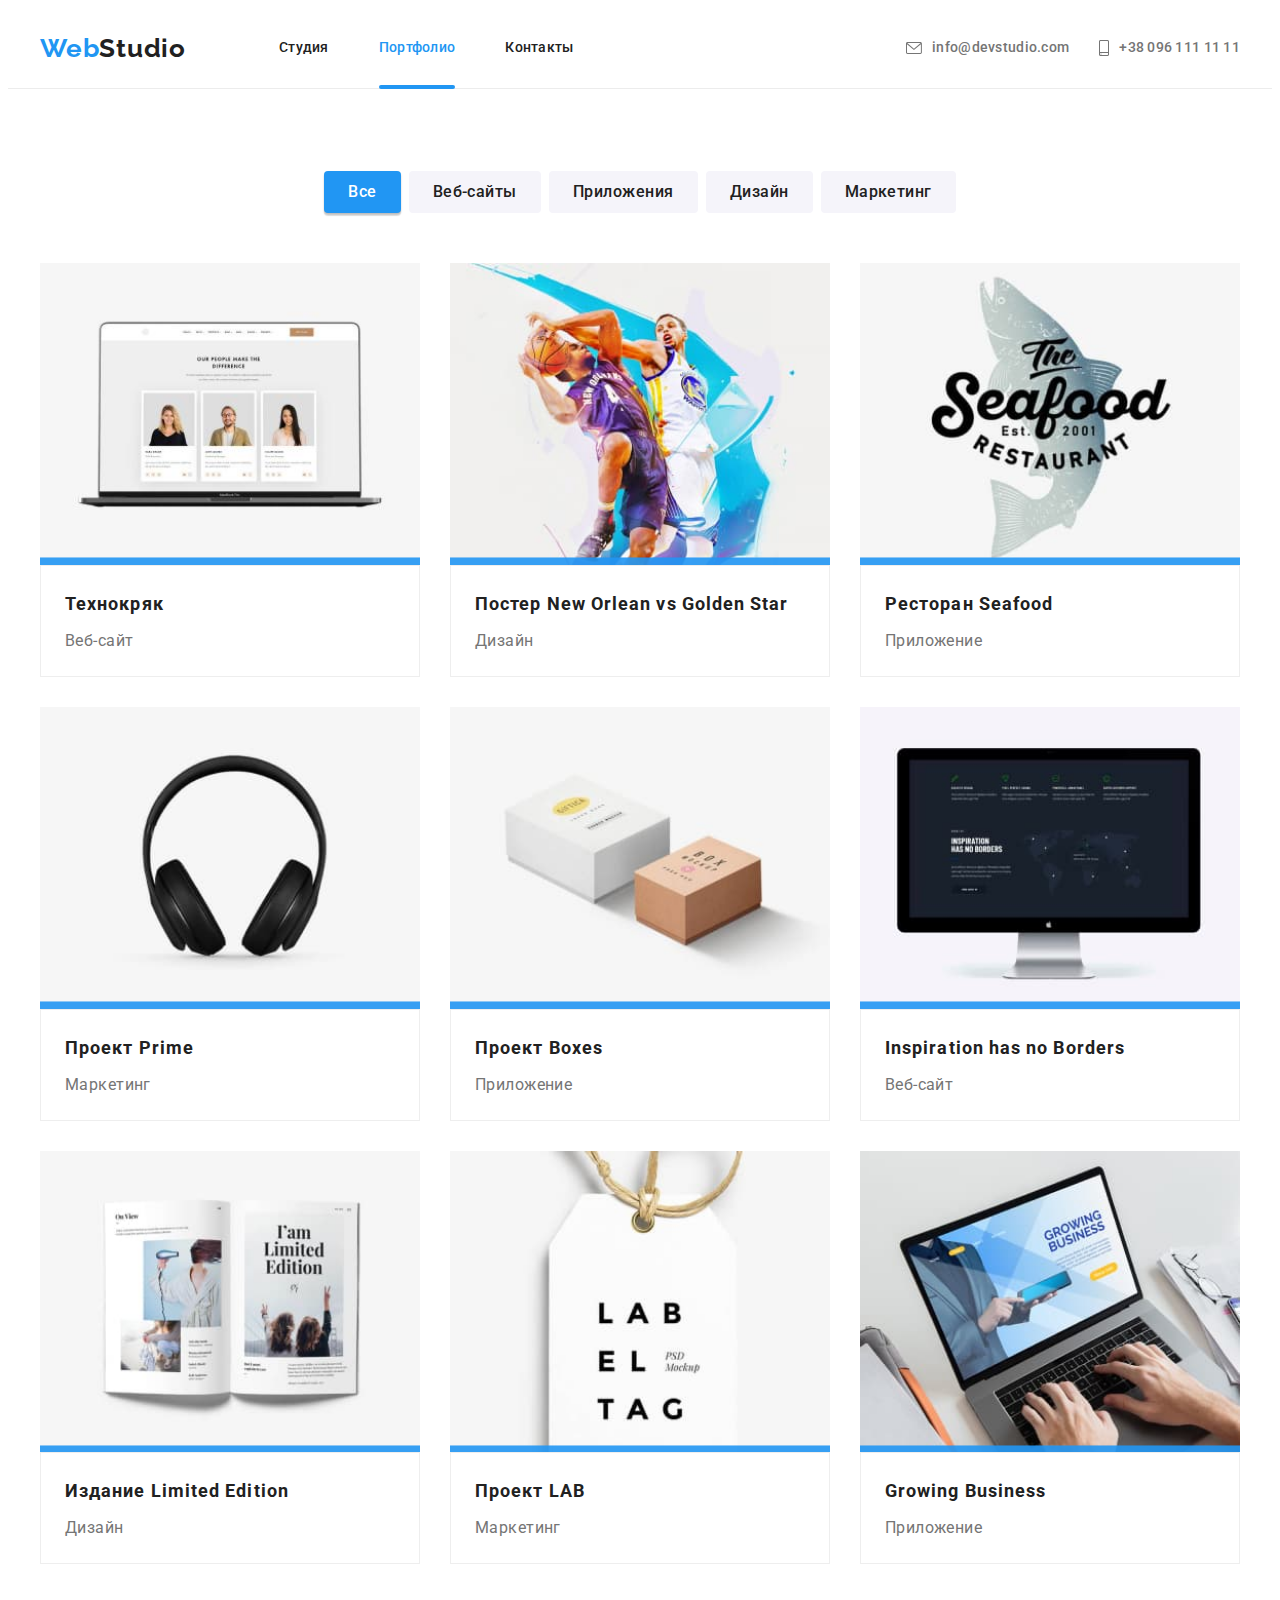
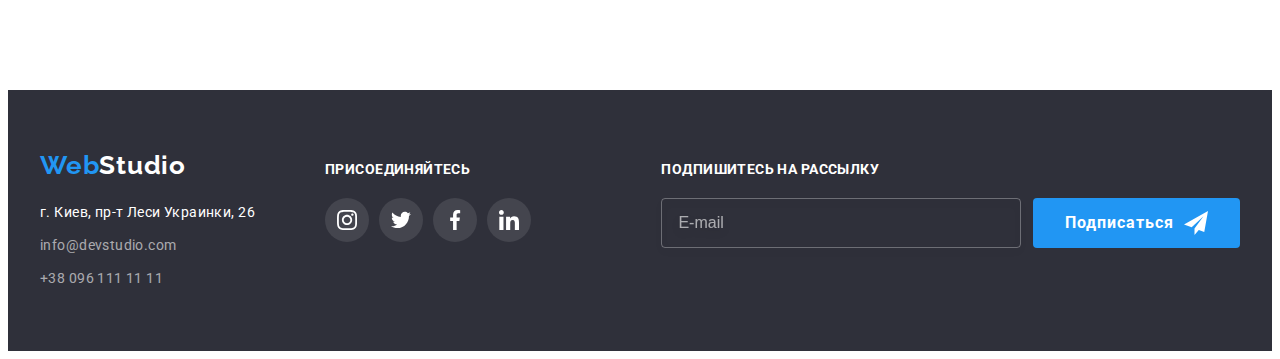
==== portfolio.html @ 30c3a42d "start hw7" ====
<!DOCTYPE html>
<html lang="ru">
  <head>
    <meta charset="UTF-8" />
    <meta http-equiv="X-UA-Compatible" content="IE=edge" />
    <meta name="viewport" content="width=device-width, initial-scale=1.0" />
    <title>Портфолио</title>
    <link
      rel="stylesheet"
      href="https://cdnjs.cloudflare.com/ajax/libs/modern-normalize/1.1.0/modern-normalize.min.css"
      integrity="sha512-wpPYUAdjBVSE4KJnH1VR1HeZfpl1ub8YT/NKx4PuQ5NmX2tKuGu6U/JRp5y+Y8XG2tV+wKQpNHVUX03MfMFn9Q=="
      crossorigin="anonymous"
      referrerpolicy="no-referrer"
    />
    <link rel="preconnect" href="https://fonts.googleapis.com" />
    <link rel="preconnect" href="https://fonts.gstatic.com" crossorigin />
    <link
      href="https://fonts.googleapis.com/css2?family=Raleway:wght@700&family=Roboto:wght@400;500;700;900&display=swap"
      rel="stylesheet"
    />
    <link rel="stylesheet" href="./css/reset.css" />
    <link rel="stylesheet" href="./css/styles.css" />
  </head>

  <body>
    <!-- Header -->
    <header class="header">
      <div class="container header-container">
        <nav class="header-nav">
          <a class="link logo" href="./index.html" lang="en"
            >Web<span class="header-text-color">Studio</span></a
          >

          <ul class="list header-list">
            <li class="header-item">
              <a class="link header-link" href="./index.html">Студия</a>
            </li>
            <li class="header-item">
              <a class="link header-link current" href="./portfolio.html"
                >Портфолио</a
              >
            </li>
            <li class="header-item">
              <a class="link header-link" href="">Контакты</a>
            </li>
          </ul>
        </nav>
        <ul class="list header-contacts">
          <li class="header-item">
            <a class="link header-link" href="mailto:info@devstudio.com">
              <svg class="header-item-icon" width="16" height="12">
                <use href="./images/icons.svg#icon-mail"></use>
              </svg>
              info@devstudio.com
            </a>
          </li>
          <li class="header-item">
            <a class="link header-link" href="tel:+380961111111">
              <svg class="header-item-icon" width="10" height="16">
                <use href="./images/icons.svg#icon-smartphone"></use>
              </svg>
              +38 096 111 11 11
            </a>
          </li>
        </ul>
      </div>
    </header>

    <!-- Main -->

    <main>
      <section class="projects">
        <div class="container">
          <h1 class="visually-hidden projects-title">Наши проекты</h1>
          <ul class="list projects-btn-list">
            <li class="projects-list-item">
              <button type="button" class="projects-btn active">Все</button>
            </li>
            <li class="projects-list-item">
              <button type="button" class="projects-btn">Веб-сайты</button>
            </li>
            <li class="projects-list-item">
              <button type="button" class="projects-btn">Приложения</button>
            </li>
            <li class="projects-list-item">
              <button type="button" class="projects-btn">Дизайн</button>
            </li>
            <li class="projects-list-item">
              <button type="button" class="projects-btn">Маркетинг</button>
            </li>
          </ul>
          <ul class="list projects-link-list card-set">
            <li class="projects-link-item item">
              <a
                class="link"
                href="/"
                target="_blank"
                rel="noopener noreferrer nofollow"
              >
                <div class="projects-item-wrap">
                  <img
                    src="./images/port-img1.jpg"
                    alt="ноутбук с открытой интернет страницей"
                    width="370"
                    height="294"
                  />
                  <p class="projects-item-text">
                    Технокряк это современная площадка распространения
                    коронавируса. Компании используют эту платформу для
                    цифрового шпионажа и атак на защищённые сервера конкурентов.
                  </p>
                </div>
                <div class="projects-card-footer">
                  <h2 class="title projects-list-title">Технокряк</h2>
                  <p class="projects-list-text">Веб-сайт</p>
                </div>
              </a>
            </li>
            <li class="projects-link-item item">
              <a
                class="link"
                href="/"
                target="_blank"
                rel="noopener noreferrer nofollow"
              >
                <div class="projects-item-wrap">
                  <img
                    src="./images/port-img2.jpg"
                    alt="двое мужчин играют в баскетболл"
                    width="370"
                    height="294"
                  />
                  <p class="projects-item-text">
                    Технокряк это современная площадка распространения
                    коронавируса. Компании используют эту платформу для
                    цифрового шпионажа и атак на защищённые сервера конкурентов.
                  </p>
                </div>

                <div class="projects-card-footer">
                  <h2 class="title projects-list-title">
                    Постер <span lang="en">New Orlean vs Golden Star</span>
                  </h2>
                  <p class="projects-list-text">Дизайн</p>
                </div>
              </a>
            </li>
            <li class="projects-link-item item">
              <a
                class="link"
                href="/"
                target="_blank"
                rel="noopener noreferrer nofollow"
              >
                <div class="projects-item-wrap">
                  <img
                    src="./images/port-img3.jpg"
                    alt="логотип рыбного ресторана"
                    width="370"
                    height="294"
                  />
                  <p class="projects-item-text">
                    Технокряк это современная площадка распространения
                    коронавируса. Компании используют эту платформу для
                    цифрового шпионажа и атак на защищённые сервера конкурентов.
                  </p>
                </div>

                <div class="projects-card-footer">
                  <h2 class="title projects-list-title">
                    Ресторан <span lang="en">Seafood</span>
                  </h2>
                  <p class="projects-list-text">Приложение</p>
                </div>
              </a>
            </li>
            <li class="projects-link-item item">
              <a
                class="link"
                href="/"
                target="_blank"
                rel="noopener noreferrer nofollow"
              >
                <div class="projects-item-wrap">
                  <img
                    src="./images/port-img4.jpg"
                    alt="музыкальные наушники"
                    width="370"
                    height="294"
                  />
                  <p class="projects-item-text">
                    Технокряк это современная площадка распространения
                    коронавируса. Компании используют эту платформу для
                    цифрового шпионажа и атак на защищённые сервера конкурентов.
                  </p>
                </div>

                <div class="projects-card-footer">
                  <h2 class="title projects-list-title">
                    Проект <span lang="en">Prime</span>
                  </h2>
                  <p class="projects-list-text">Маркетинг</p>
                </div>
              </a>
            </li>
            <li class="projects-link-item item">
              <a
                class="link"
                href="/"
                target="_blank"
                rel="noopener noreferrer nofollow"
              >
                <div class="projects-item-wrap">
                  <img
                    src="./images/port-img5.jpg"
                    alt="две коробки, белая и коричневая"
                    width="370"
                    height="294"
                  />
                  <p class="projects-item-text">
                    Технокряк это современная площадка распространения
                    коронавируса. Компании используют эту платформу для
                    цифрового шпионажа и атак на защищённые сервера конкурентов.
                  </p>
                </div>

                <div class="projects-card-footer">
                  <h2 class="title projects-list-title">
                    Проект <span lang="en">Boxes</span>
                  </h2>
                  <p class="projects-list-text">Приложение</p>
                </div>
              </a>
            </li>
            <li class="projects-link-item item">
              <a
                class="link"
                href="/"
                target="_blank"
                rel="noopener noreferrer nofollow"
              >
                <div class="projects-item-wrap">
                  <img
                    src="./images/port-img6.jpg"
                    alt="монтор с чёрной рамкой и серебристой подставкой"
                    width="370"
                    height="294"
                  />
                  <p class="projects-item-text">
                    Технокряк это современная площадка распространения
                    коронавируса. Компании используют эту платформу для
                    цифрового шпионажа и атак на защищённые сервера конкурентов.
                  </p>
                </div>

                <div class="projects-card-footer">
                  <h2 class="title projects-list-title" lang="en">
                    Inspiration has no Borders
                  </h2>
                  <p class="projects-list-text">Веб-сайт</p>
                </div>
              </a>
            </li>
            <li class="projects-link-item item">
              <a
                class="link"
                href="/"
                target="_blank"
                rel="noopener noreferrer nofollow"
              >
                <div class="projects-item-wrap">
                  <img
                    src="./images/port-img7.jpg"
                    alt="книга с илюстрациями"
                    width="370"
                    height="294"
                  />
                  <p class="projects-item-text">
                    Технокряк это современная площадка распространения
                    коронавируса. Компании используют эту платформу для
                    цифрового шпионажа и атак на защищённые сервера конкурентов.
                  </p>
                </div>

                <div class="projects-card-footer">
                  <h2 class="title projects-list-title">
                    Издание <span lang="en">Limited Edition</span>
                  </h2>
                  <p class="projects-list-text">Дизайн</p>
                </div>
              </a>
            </li>
            <li class="projects-link-item item">
              <a
                class="link"
                href="/"
                target="_blank"
                rel="noopener noreferrer nofollow"
              >
                <div class="projects-item-wrap">
                  <img
                    src="./images/port-img8.jpg"
                    alt="бирка с надписью"
                    width="370"
                    height="294"
                  />
                  <p class="projects-item-text">
                    Технокряк это современная площадка распространения
                    коронавируса. Компании используют эту платформу для
                    цифрового шпионажа и атак на защищённые сервера конкурентов.
                  </p>
                </div>

                <div class="projects-card-footer">
                  <h2 class="title projects-list-title">
                    Проект <span lang="en">LAB</span>
                  </h2>
                  <p class="projects-list-text">Маркетинг</p>
                </div>
              </a>
            </li>
            <li class="projects-link-item item">
              <a
                class="link"
                href="/"
                target="_blank"
                rel="noopener noreferrer nofollow"
              >
                <div class="projects-item-wrap">
                  <img
                    src="./images/port-img9.jpg"
                    alt="человек работает с ноутбуком"
                    width="370"
                    height="294"
                  />
                  <p class="projects-item-text">
                    Технокряк это современная площадка распространения
                    коронавируса. Компании используют эту платформу для
                    цифрового шпионажа и атак на защищённые сервера конкурентов.
                  </p>
                </div>

                <div class="projects-card-footer">
                  <h2 class="title projects-list-title" lang="en">
                    Growing Business
                  </h2>
                  <p class="projects-list-text">Приложение</p>
                </div>
              </a>
            </li>
          </ul>
        </div>
      </section>
    </main>

    <!-- Footer -->
    <footer class="footer">
      <div class="container footer-box">
        <div class="footer-box-item">
          <a class="link logo" href="./index.html" lang="en"
            >Web<span class="footer-text-color">Studio</span></a
          >
          <address>
            <ul class="list footer-list">
              <li class="footer-item">
                <a
                  class="link footer-link"
                  href="https://goo.gl/maps/KEkJxdMfcDKJunuC6"
                  target="_blank"
                  rel="noopener noreferrer nofollow"
                  >г. Киев, пр-т Леси Украинки, 26</a
                >
              </li>
              <li class="footer-item">
                <a class="link footer-link" href="mailto:info@devstudio.com"
                  >info@devstudio.com</a
                >
              </li>
              <li class="footer-item">
                <a class="link footer-link" href="tel:+380961111111"
                  >+38 096 111 11 11</a
                >
              </li>
            </ul>
          </address>
        </div>
        <div class="footer-box-item">
          <p class="footer-link-title">присоединяйтесь</p>
          <ul class="list social-list">
            <li class="social-item">
              <a
                href=""
                class="social-link"
                target="_blank"
                rel="noopener noreferrer nofollow"
              >
                <svg class="social-icon" width="20" height="20">
                  <use href="./images/icons.svg#icon-instagram"></use>
                </svg>
              </a>
            </li>
            <li class="social-item">
              <a
                href=""
                class="social-link"
                target="_blank"
                rel="noopener noreferrer nofollow"
              >
                <svg class="social-icon" width="20" height="20">
                  <use href="./images/icons.svg#icon-twitter"></use>
                </svg>
              </a>
            </li>
            <li class="social-item">
              <a
                href=""
                class="social-link"
                target="_blank"
                rel="noopener noreferrer nofollow"
              >
                <svg class="social-icon" width="20" height="20">
                  <use href="./images/icons.svg#icon-facebook"></use>
                </svg>
              </a>
            </li>
            <li class="social-item">
              <a
                href=""
                class="social-link"
                target="_blank"
                rel="noopener noreferrer nofollow"
              >
                <svg class="social-icon" width="20" height="20">
                  <use href="./images/icons.svg#icon-linkedin"></use>
                </svg>
              </a>
            </li>
          </ul>
        </div>
        <div class="footer-box-item">
          <form action="#">
            <label for="subscribe-email" class="subscribe-text"
              >Подпишитесь на рассылку</label
            >
            <div class="subscribe-wrap">
              <input
                type="email"
                name="subscribe-email"
                class="subscribe-input"
                id="subscribe-email"
                placeholder="E-mail"
                required
              />

              <button type="submit" class="button subscribe-btn">
                Подписаться
                <svg class="subscribe-btn-icon" width="24" height="24">
                  <use href="./images/icons.svg#icon-send"></use>
                </svg>
              </button>
            </div>
          </form>
        </div>
      </div>
    </footer>
  </body>
</html>
---- css/styles.css ----
:root {
  --main-text-color: #757575;
  --second-text-color: #212121;
  --accent-color: #2196f3;
  --btn-text-color: #ffffff;
  --first-background-color: #2f303a;
  --second-background-color: #f5f4fa;
  --wwd-text-background-color: rgba(47, 48, 58, 0.8);
  --btn-hover-color: #188ce8;
  --link-color: rgba(255, 255, 255, 0.6);
  --border-card-color: #eeeeee;
  --header-border-color: #ececec;
  --hero-gradient-color: rgba(47, 48, 58, 0.4);
  --icon-fill-color: #afb1b8;
  --footer-social-bg-color: rgba(255, 255, 255, 0.1);
  --duration-cubic: 250ms cubic-bezier(0.4, 0, 0.2, 1);
  --portfolio-cart-bg-color: rgba(33, 150, 243, 0.9);
  --backdrop-background-color: rgba(0, 0, 0, 0.2);
  --input-border-color: rgba(33, 33, 33, 0.2);
  --form-text-color: rgba(117, 117, 117, 0.5);
}

body {
  font-family: "Roboto", sans-serif;
  color: var(--main-text-color);
  font-size: 14px;
  line-height: 1.71;
  letter-spacing: 0.03em;
}

address {
  font-style: normal;
}

.title {
  color: var(--second-text-color);
}

.list {
  list-style: none;
}

.link {
  text-decoration: none;
  color: inherit;
}

.visually-hidden {
  position: absolute;
  width: 1px;
  height: 1px;
  margin: -1px;
  padding: 0;
  overflow: hidden;
  border: 0;
  clip: rect(0 0 0 0);
}

.container {
  width: 1200px;
  padding: 0 15px;
  margin: 0 auto;
}

.section {
  padding-top: 94px;
  padding-bottom: 94px;
}

.button {
  font-family: inherit;
  background: var(--accent-color);
  border-radius: 4px;
  cursor: pointer;
  font-weight: 700;
  font-size: 16px;
  line-height: 1.87;
  text-align: center;
  letter-spacing: 0.06em;
  color: var(--btn-text-color);
  padding: 10px 32px;
  border: none;
  transition: background var(--duration-cubic), box-shadow var(--duration-cubic);
}

.button:focus,
.button:hover {
  background: var(--btn-hover-color);
  box-shadow: 0px 4px 4px rgba(0, 0, 0, 0.15);
}

/* ----- Card-Set ------ */

.card-set {
  display: flex;
  flex-wrap: wrap;
  margin-left: -30px;
  margin-top: -30px;
}

.item {
  margin-left: 30px;
  margin-top: 30px;
}

/* ----- Social-list/item/link/icon -----*/

.social-list {
  display: flex;
  justify-content: center;
}

.social-item:not(:last-child) {
  margin-right: 10px;
}

.social-link {
  width: 44px;
  height: 44px;
  background-color: var(--btn-text-color);
  display: flex;
  justify-content: center;
  align-items: center;
  border-radius: 50%;
  color: var(--icon-fill-color);
  transition: background-color var(--duration-cubic);
}

.social-icon {
  fill: currentColor;
}

/* ----- Header -----*/

.header {
  border-bottom: 1px solid var(--header-border-color);
}

.logo {
  font-family: "Raleway", sans-serif;
  font-weight: 700;
  font-size: 26px;
  line-height: 1.19;
  letter-spacing: 0.03em;
  color: var(--accent-color);
}

.header-container,
.header-list,
.header-contacts,
.header-nav {
  display: flex;
  align-items: center;
  flex-wrap: wrap;
}

.header-nav > .logo {
  margin-right: 93px;
}

.header-item:not(:last-child) {
  margin-right: 50px;
}

.header-contacts {
  margin-left: auto;
}

.header-contacts > .header-item:first-child {
  margin-right: 30px;
}

.header-text-color {
  color: var(--second-text-color);
}

/* --------------------------- */

.header-list {
  color: var(--second-text-color);
}

.header-link {
  font-weight: 500;
  line-height: 1.14;
  display: flex;
  align-items: center;
  letter-spacing: 0.02em;
  padding-top: 32px;
  padding-bottom: 32px;
  transition: color var(--duration-cubic);
}

.header-link:hover,
.header-link:focus,
.current {
  color: var(--accent-color);
}

.current {
  position: relative;
}

.current::after {
  content: "";
  width: 100%;
  height: 4px;
  background-color: var(--accent-color);
  border-radius: 2px;
  position: absolute;
  left: 0;
  bottom: -1px;
}

.header-item-icon {
  margin-right: 10px;
  fill: currentColor;
}

/* ----- Hero ------ */

.hero {
  background-color: var(--first-background-color);
  background-image: linear-gradient(
      var(--hero-gradient-color),
      var(--hero-gradient-color)
    ),
    url(../images/hero-bg.jpg);
  background-repeat: no-repeat;
  background-position: center;
  background-size: cover, auto;

  text-align: center;
  padding-top: 200px;
  padding-bottom: 200px;
}

.hero-title {
  font-weight: 900;
  font-size: 44px;
  line-height: 1.36;
  text-align: center;
  letter-spacing: 0.06em;
  text-transform: uppercase;
  color: var(--btn-text-color);
  margin-bottom: 30px;
  max-width: 696px;
  margin-left: auto;
  margin-right: auto;
}

/* ----- Features ----- */

.features {
  padding-bottom: 0;
}

.features-item-image {
  display: flex;
  justify-content: center;
  align-items: center;
  height: 120px;
  background-color: var(--second-background-color);
  border-radius: 4px;
  margin-bottom: 30px;
}

.features-item {
  flex-basis: calc(100% / 4 - 30px);
}

.features-item-title {
  font-weight: 700;
  line-height: 1.14;
  text-transform: uppercase;
  margin-bottom: 10px;
}

/* ----- What we do ----- */

.section-title {
  font-weight: 700;
  font-size: 36px;
  line-height: 1.17;
  text-align: center;
  margin-bottom: 50px;
}

.wwd-item {
  position: relative;

  flex-basis: calc(100% / 3 - 30px);
}

.wwd-item-text {
  position: absolute;
  bottom: 0;
  left: 0;

  width: 100%;

  display: flex;
  justify-content: center;
  align-items: center;
  padding: 27px;

  font-weight: 700;
  line-height: 1.14;
  text-align: center;
  text-transform: uppercase;
  color: var(--btn-text-color);
  background-color: var(--wwd-text-background-color);
}

/* ----- Team ----- */

.team {
  background-color: var(--second-background-color);
}

.team-item {
  background: var(--btn-text-color);
  box-shadow: 0px 1px 3px rgba(0, 0, 0, 0.12), 0px 1px 1px rgba(0, 0, 0, 0.14),
    0px 2px 1px rgba(0, 0, 0, 0.2);
  border-radius: 0px 0px 4px 4px;

  flex-basis: calc(100% / 4 - 30px);
}

.team-item-content {
  padding: 30px 32px;
}

.team-item-name,
.team-item-positions {
  font-size: 16px;
  line-height: 1.19;
  text-align: center;
}

.team-item-name {
  font-weight: 500;
  margin-bottom: 10px;
}

.team-item-positions {
  margin-bottom: 16px;
}

.team .social-link {
  transition: background-color var(--duration-cubic),
    color var(--duration-cubic);
}

.team .social-link:hover,
.team .social-link:focus {
  background-color: var(--accent-color);
  color: var(--btn-text-color);
}

/* ----- Regular Customers ------ */

.customer-list-item {
  flex-basis: calc(100% / 6 - 30px);
}

.customer-link {
  height: 92px;
  display: flex;
  justify-content: center;
  align-items: center;
  border: 1px solid var(--icon-fill-color);
  border-radius: 4px;
  color: var(--icon-fill-color);
  transition: color var(--duration-cubic), border-color var(--duration-cubic);
}

.customer-link:hover,
.customer-link:focus {
  color: var(--accent-color);
  border-color: var(--accent-color);
}

.customer-logo {
  fill: currentColor;
}

/* ----- Footer ----- */

.footer {
  background-color: var(--first-background-color);
  padding-top: 60px;
  padding-bottom: 60px;
}

.footer-text-color {
  color: var(--btn-text-color);
}

.footer-box {
  display: flex;
  align-items: baseline;
}

.footer-box-item:not(:last-child) {
  margin-right: 70px;
}

.footer-box-item:last-child {
  margin-left: auto;
}

.footer .logo {
  display: inline-block;
  margin-bottom: 20px;
}

.footer-item:not(:last-child) {
  margin-bottom: 9px;
}

.footer-link[target="_blank"] {
  color: var(--btn-text-color);
}

.footer-link {
  color: var(--link-color);
  transition: color var(--duration-cubic);
}

.footer-link:hover,
.footer-link:focus {
  color: var(--accent-color);
}

.subscribe-text,
.footer-link-title {
  display: inline-block;
  font-weight: 700;
  line-height: 1.14;
  text-transform: uppercase;
  margin-bottom: 20px;

  color: var(--btn-text-color);
}

.footer .social-link {
  background-color: var(--footer-social-bg-color);
}

.footer .social-link:hover,
.footer .social-link:focus {
  background-color: var(--accent-color);
}

.footer .social-icon {
  fill: var(--btn-text-color);
}

.subscribe-input {
  width: 360px;
  height: 50px;
  border: 1px solid rgba(255, 255, 255, 0.3);
  box-sizing: border-box;
  filter: drop-shadow(0px 4px 4px rgba(0, 0, 0, 0.15));
  border-radius: 4px;
  color: var(--btn-text-color);
  background-color: transparent;
  outline: none;
  padding: 15px 16px;
  transition: border-color var(--duration-cubic);
  margin-right: 12px;
}

.subscribe-input:hover,
.subscribe-input:focus {
  border-color: var(--accent-color);
}

.subscribe-input::placeholder {
  font-size: 16px;
  line-height: 1.25;
  color: var(--link-color);
}
.subscribe-wrap {
  display: flex;
}

.subscribe-btn {
  display: flex;
  align-items: center;
}

.subscribe-btn-icon {
  fill: var(--btn-text-color);
  margin-left: 10px;
}

/* ----- Portfolio ----- */

.projects {
  padding-top: 82px;
  padding-bottom: 126px;
}

.projects-btn-list {
  display: flex;
  justify-content: center;
}

.projects-btn-list {
  margin-bottom: 50px;
}

.projects-list-item:not(:last-child) {
  margin-right: 8px;
}

.projects-btn {
  font-family: inherit;
  font-weight: 500;
  font-size: 16px;
  line-height: 1.62;
  text-align: center;
  letter-spacing: 0.03em;
  color: var(--second-text-color);
  background: var(--second-background-color);
  border-radius: 4px;
  cursor: pointer;
  border-color: transparent;
  padding: 6px 22px;

  transition: color var(--duration-cubic), background var(--duration-cubic),
    box-shadow var(--duration-cubic);
}

.projects-btn:focus,
.projects-btn:hover,
.active {
  color: var(--btn-text-color);
  background: var(--accent-color);
  box-shadow: 0px 3px 1px rgba(0, 0, 0, 0.1), 0px 1px 2px rgba(0, 0, 0, 0.08),
    0px 2px 2px rgba(0, 0, 0, 0.12);
}

.projects-link-item {
  flex-basis: calc(100% / 3 - 30px);
}

.projects-link-list .link {
  display: flex;
  flex-direction: column;
  transition: box-shadow var(--duration-cubic);
}

.projects-link-list .link:hover,
.projects-link-list .link:focus {
  box-shadow: 0px 1px 1px rgba(0, 0, 0, 0.12), 0px 4px 4px rgba(0, 0, 0, 0.06),
    1px 4px 6px rgba(0, 0, 0, 0.16);
}

.projects-link-item .link:hover .projects-item-text,
.projects-link-item .link:focus .projects-item-text {
  transform: translateY(0);
}

.projects-item-wrap {
  position: relative;
  overflow: hidden;
}

.projects-item-text {
  position: absolute;
  top: 0;
  left: 0;

  font-size: 18px;
  line-height: 1.56;

  color: var(--btn-text-color);
  background-color: var(--portfolio-cart-bg-color);

  padding: 63px 24px;

  transform: translateY(100%);
  transition: transform var(--duration-cubic);
}

.projects-list-title {
  font-weight: 700;
  font-size: 18px;
  line-height: 2;
  letter-spacing: 0.06em;
  margin-bottom: 4px;
}

.projects-list-text {
  font-size: 16px;
  line-height: 1.87;
}

.projects-card-footer {
  background: var(--btn-text-color);
  border: 1px solid var(--border-card-color);
  padding: 20px 24px;
}

/* ----- Modal ------ */
.backdrop.is-hidden {
  visibility: hidden;
  opacity: 0;
  pointer-events: none;
}

.backdrop {
  position: fixed;
  top: 0;

  width: 100vw;
  height: 100vh;
  background-color: var(--backdrop-background-color);
  transition: opacity var(--duration-cubic), visibility var(--duration-cubic);
}

.backdrop.is-hidden .modal {
  transform: translate(-50%, -50%) scale(0.5);
}

.modal {
  width: 528px;
  min-height: 581px;
  background: var(--btn-text-color);
  box-shadow: 0px 1px 3px rgba(0, 0, 0, 0.12), 0px 1px 1px rgba(0, 0, 0, 0.14),
    0px 2px 1px rgba(0, 0, 0, 0.2);
  border-radius: 4px;
  padding: 40px;

  position: absolute;
  top: 50%;
  left: 50%;
  transform: translate(-50%, -50%) scale(1);
  transition: transform var(--duration-cubic);
}

.modal-close {
  width: 30px;
  height: 30px;

  background-color: var(--btn-text-color);
  border: 1px solid rgba(0, 0, 0, 0.1);
  border-radius: 50%;

  display: flex;
  justify-content: center;
  align-items: center;
  position: absolute;
  top: 8px;
  right: 8px;
  transition: fill var(--duration-cubic);
}

.modal-close:hover,
.modal-close:focus {
  fill: var(--accent-color);
}

.modal-title {
  font-weight: 700;
  font-size: 20px;
  line-height: 1.15;
  text-align: center;
  color: var(--second-text-color);
  margin-bottom: 12px;
}

.form-field {
  margin-bottom: 10px;
}

.form-comment {
  margin-bottom: 20px;
}

.input-wpap {
  position: relative;
}

.input-icon {
  position: absolute;
  left: 12px;
  top: 50%;
  transform: translateY(-50%);
  transition: fill var(--duration-cubic);
}

.form-text,
.input-text {
  display: block;
  font-size: 12px;
  line-height: 1.17;
  letter-spacing: 0.01em;
  margin-bottom: 4px;
}

.form-text,
.form-input {
  width: 100%;
  height: 40px;
  border: 1px solid var(--input-border-color);
  box-sizing: border-box;
  border-radius: 4px;
  padding-left: 40px;
  outline: none;
  transition: border var(--duration-cubic);
}

.form-text:hover,
.form-input:hover,
.form-text:focus,
.form-input:focus {
  border: 1px solid var(--accent-color);
}

.form-input:hover + .input-icon,
.form-input:focus + .input-icon {
  fill: var(--accent-color);
}

.form-text {
  width: 100%;
  height: 120px;
  resize: none;
  padding: 12px 16px;
  transition: border-color var(--duration-cubic);
}

.form-text::placeholder {
  font-size: 12px;
  line-height: 1.17;
  letter-spacing: 0.01em;
  color: var(--form-text-color);
}

.terms-link {
  display: inline-block;
  text-decoration: underline;
  color: var(--accent-color);
}

.form-terms {
  margin-bottom: 30px;
}

.checkbox-terms {
  display: flex;
  justify-content: center;
  align-items: center;
}

.checkbox-item {
  width: 16px;
  height: 15px;
  border: 2px solid var(--second-text-color);
  border-radius: 2px;
  margin-right: 8px;
  cursor: pointer;
  display: flex;
  justify-content: center;
  align-items: center;
}

.terms-check + .checkbox-terms .checkbox-item {
  transition: background-color var(--duration-cubic),
    box-shadow var(--duration-cubic), border-color var(--duration-cubic);
}

.terms-check:hover + .checkbox-terms .checkbox-item,
.terms-check:focus + .checkbox-terms .checkbox-item {
  border: 2px solid var(--accent-color);
}

.terms-check:checked + .checkbox-terms .checkbox-item {
  border: none;
  background-color: var(--accent-color);
  box-shadow: 0px 4px 4px rgba(0, 0, 0, 0.25);
}

.checkbox-icon {
  transition: fill var(--duration-cubic);
}

.terms-check:checked + .checkbox-terms .checkbox-icon {
  fill: var(--btn-text-color);
}

.checkbox-icon {
  fill: transparent;
}

.modal-submit-btn {
  display: block;
  margin-left: auto;
  margin-right: auto;
}
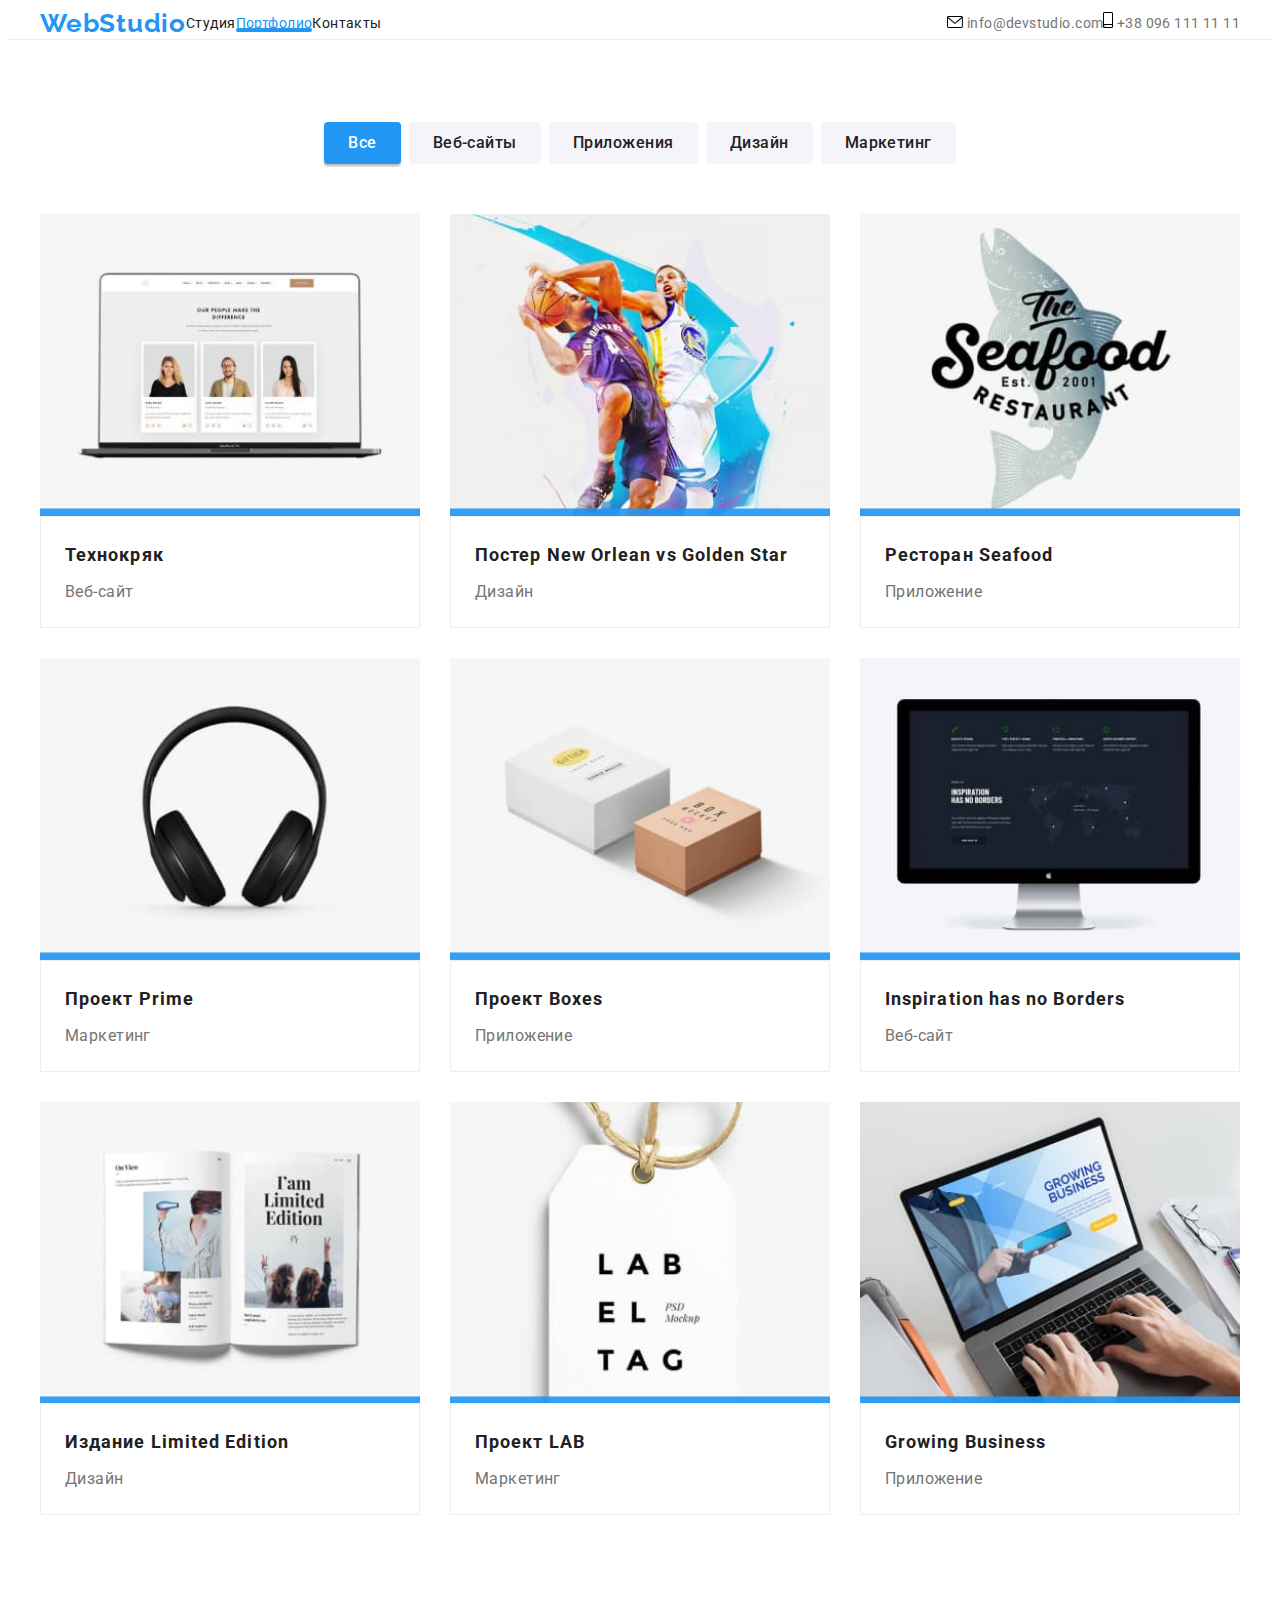
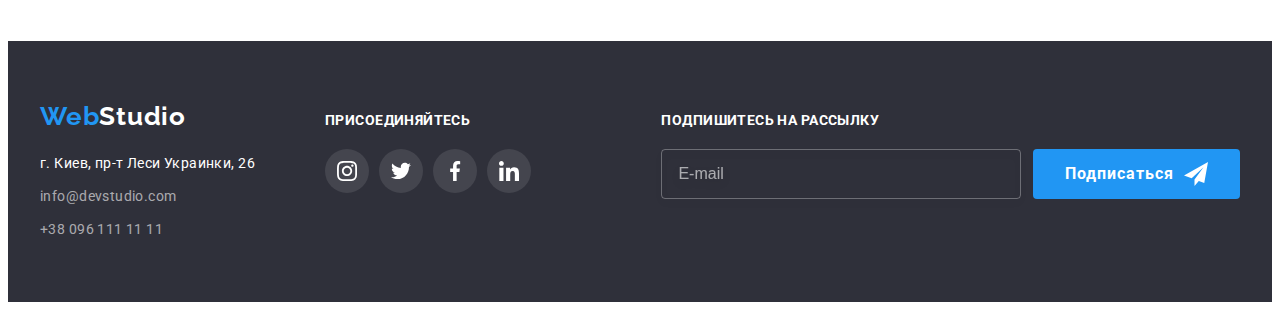
==== commit bcd6a341: "add header" ====
--- a/portfolio.html
+++ b/portfolio.html
@@ -18,8 +18,7 @@
       href="https://fonts.googleapis.com/css2?family=Raleway:wght@700&family=Roboto:wght@400;500;700;900&display=swap"
       rel="stylesheet"
     />
-    <link rel="stylesheet" href="./css/reset.css" />
-    <link rel="stylesheet" href="./css/styles.css" />
+    <link rel="stylesheet" href="./css/main.min.css" />
   </head>
 
   <body>
--- a/css/main.min.css
+++ b/css/main.min.css
@@ -0,0 +1,2 @@
+.card-set{display:flex;flex-wrap:wrap;margin-left:-30px;margin-top:-30px}.item{margin-left:30px;margin-top:30px}.backdrop.is-hidden{visibility:hidden;opacity:0;pointer-events:none}.backdrop{position:fixed;top:0;width:100vw;height:100vh;background-color:var(--backdrop-background-color);transition:opacity var(--duration-cubic),visibility var(--duration-cubic)}.backdrop.is-hidden .modal{transform:translate(-50%, -50%) scale(0.5)}.modal{width:528px;min-height:581px;background:var(--btn-text-color);box-shadow:0px 1px 3px rgba(0,0,0,0.12),0px 1px 1px rgba(0,0,0,0.14),0px 2px 1px rgba(0,0,0,0.2);border-radius:4px;padding:40px;position:absolute;top:50%;left:50%;transform:translate(-50%, -50%) scale(1);transition:transform var(--duration-cubic)}.modal-close{width:30px;height:30px;background-color:var(--btn-text-color);border:1px solid rgba(0,0,0,0.1);border-radius:50%;display:flex;justify-content:center;align-items:center;position:absolute;top:8px;right:8px;transition:fill var(--duration-cubic)}.modal-close:hover,.modal-close:focus{fill:var(--accent-color)}.modal-title{font-weight:700;font-size:20px;line-height:1.15;text-align:center;color:var(--second-text-color);margin-bottom:12px}.form-field{margin-bottom:10px}.form-comment{margin-bottom:20px}.input-wpap{position:relative}.input-icon{position:absolute;left:12px;top:50%;transform:translateY(-50%);transition:fill var(--duration-cubic)}.form-text,.input-text{display:block;font-size:12px;line-height:1.17;letter-spacing:0.01em;margin-bottom:4px}.form-text,.form-input{width:100%;height:40px;border:1px solid var(--input-border-color);box-sizing:border-box;border-radius:4px;padding-left:40px;outline:none;transition:border var(--duration-cubic)}.form-text:hover,.form-input:hover,.form-text:focus,.form-input:focus{border:1px solid var(--accent-color)}.form-input:hover+.input-icon,.form-input:focus+.input-icon{fill:var(--accent-color)}.form-text{width:100%;height:120px;resize:none;padding:12px 16px;transition:border-color var(--duration-cubic)}.form-text::placeholder{font-size:12px;line-height:1.17;letter-spacing:0.01em;color:var(--form-text-color)}.terms-link{display:inline-block;text-decoration:underline;color:var(--accent-color)}.form-terms{margin-bottom:30px}.checkbox-terms{display:flex;justify-content:center;align-items:center}.checkbox-item{width:16px;height:15px;border:2px solid var(--second-text-color);border-radius:2px;margin-right:8px;cursor:pointer;display:flex;justify-content:center;align-items:center}.terms-check+.checkbox-terms .checkbox-item{transition:background-color var(--duration-cubic),box-shadow var(--duration-cubic),border-color var(--duration-cubic)}.terms-check:hover+.checkbox-terms .checkbox-item,.terms-check:focus+.checkbox-terms .checkbox-item{border:2px solid var(--accent-color)}.terms-check:checked+.checkbox-terms .checkbox-item{border:none;background-color:var(--accent-color);box-shadow:0px 4px 4px rgba(0,0,0,0.25)}.checkbox-icon{transition:fill var(--duration-cubic)}.terms-check:checked+.checkbox-terms .checkbox-icon{fill:var(--btn-text-color)}.checkbox-icon{fill:transparent}.modal-submit-btn{display:block;margin-left:auto;margin-right:auto}:root{--main-text-color: #757575;--second-text-color: #212121;--accent-color: #2196f3;--btn-text-color: #ffffff;--first-background-color: #2f303a;--second-background-color: #f5f4fa;--wwd-text-background-color: rgba(47, 48, 58, 0.8);--btn-hover-color: #188ce8;--link-color: rgba(255, 255, 255, 0.6);--border-card-color: #eeeeee;--header-border-color: #ececec;--hero-gradient-color: rgba(47, 48, 58, 0.4);--icon-fill-color: #afb1b8;--footer-social-bg-color: rgba(255, 255, 255, 0.1);--duration-cubic: 250ms cubic-bezier(0.4, 0, 0.2, 1);--portfolio-cart-bg-color: rgba(33, 150, 243, 0.9);--backdrop-background-color: rgba(0, 0, 0, 0.2);--input-border-color: rgba(33, 33, 33, 0.2);--form-text-color: rgba(117, 117, 117, 0.5)}.visually-hidden{position:absolute;width:1px;height:1px;margin:-1px;padding:0;overflow:hidden;border:0;clip:rect(0 0 0 0)}p,h1,h2,h3,h4,h5,h6{margin:0}ul,ol{margin:0;padding:0}button{cursor:pointer}img{display:block;width:100%;height:auto}body{font-family:"Roboto", sans-serif;color:var(--main-text-color);font-size:14px;line-height:1.71;letter-spacing:0.03em}address{font-style:normal}.title{color:var(--second-text-color)}.list{list-style:none}.link{text-decoration:none;color:inherit}.container{width:1200px;padding:0 15px;margin:0 auto}.section{padding-top:94px;padding-bottom:94px}.button{font-family:inherit;background:var(--accent-color);border-radius:4px;cursor:pointer;font-weight:700;font-size:16px;line-height:1.87;text-align:center;letter-spacing:0.06em;color:var(--btn-text-color);padding:10px 32px;border:none;transition:background var(--duration-cubic),box-shadow var(--duration-cubic)}.button:focus,.button:hover{background:var(--btn-hover-color);box-shadow:0px 4px 4px rgba(0,0,0,0.15)}.social-list{display:flex;justify-content:center}.social-item:not(:last-child){margin-right:10px}.social-link{width:44px;height:44px;background-color:var(--btn-text-color);display:flex;justify-content:center;align-items:center;border-radius:50%;color:var(--icon-fill-color);transition:background-color var(--duration-cubic)}.social-icon{fill:currentColor}.logo{font-family:"Raleway", sans-serif;font-weight:700;font-size:26px;line-height:1.19;letter-spacing:0.03em;color:var(--accent-color)}.logo__text-dark{color:var(--second-text-color)}.header{border-bottom:1px solid var(--header-border-color)}.header-container,.header-list,.header-contacts,.header-nav{display:flex;align-items:center;flex-wrap:wrap}.header-nav__logo{margin-right:93px}.header-list{color:var(--second-text-color)}.header-list__item:not(:last-child){margin-right:50px}.header-list__link{font-weight:500;line-height:1.14;display:flex;align-items:center;letter-spacing:0.02em;padding-top:32px;padding-bottom:32px;transition:color var(--duration-cubic)}.header-list__link:hover,.header-list__link:focus{color:var(--accent-color)}.header-contacts{color:inherit;margin-left:auto}.header-contacts__icon{margin-right:10px;fill:currentColor}.header-contacts__item:first-child{margin-right:30px}.current{position:relative;color:var(--accent-color)}.current::after{content:"";width:100%;height:4px;background-color:var(--accent-color);border-radius:2px;position:absolute;left:0;bottom:-1px}.hero{background-color:var(--first-background-color);background-image:linear-gradient(var(--hero-gradient-color), var(--hero-gradient-color)),url(../images/hero-bg.jpg);background-repeat:no-repeat;background-position:center;background-size:cover, auto;text-align:center;padding-top:200px;padding-bottom:200px}.hero-title{font-weight:900;font-size:44px;line-height:1.36;text-align:center;letter-spacing:0.06em;text-transform:uppercase;color:var(--btn-text-color);margin-bottom:30px;max-width:696px;margin-left:auto;margin-right:auto}.features{padding-bottom:0}.features-item-image{display:flex;justify-content:center;align-items:center;height:120px;background-color:var(--second-background-color);border-radius:4px;margin-bottom:30px}.features-item{flex-basis:calc(100% / 4 - 30px)}.features-item-title{font-weight:700;line-height:1.14;text-transform:uppercase;margin-bottom:10px}.section-title{font-weight:700;font-size:36px;line-height:1.17;text-align:center;margin-bottom:50px}.wwd-item{position:relative;flex-basis:calc(100% / 3 - 30px)}.wwd-item-text{position:absolute;bottom:0;left:0;width:100%;display:flex;justify-content:center;align-items:center;padding:27px;font-weight:700;line-height:1.14;text-align:center;text-transform:uppercase;color:var(--btn-text-color);background-color:var(--wwd-text-background-color)}.team{background-color:var(--second-background-color)}.team-item{background:var(--btn-text-color);box-shadow:0px 1px 3px rgba(0,0,0,0.12),0px 1px 1px rgba(0,0,0,0.14),0px 2px 1px rgba(0,0,0,0.2);border-radius:0px 0px 4px 4px;flex-basis:calc(100% / 4 - 30px)}.team-item-content{padding:30px 32px}.team-item-name,.team-item-positions{font-size:16px;line-height:1.19;text-align:center}.team-item-name{font-weight:500;margin-bottom:10px}.team-item-positions{margin-bottom:16px}.team .social-link{transition:background-color var(--duration-cubic),color var(--duration-cubic)}.team .social-link:hover,.team .social-link:focus{background-color:var(--accent-color);color:var(--btn-text-color)}.customer-list-item{flex-basis:calc(100% / 6 - 30px)}.customer-link{height:92px;display:flex;justify-content:center;align-items:center;border:1px solid var(--icon-fill-color);border-radius:4px;color:var(--icon-fill-color);transition:color var(--duration-cubic),border-color var(--duration-cubic)}.customer-link:hover,.customer-link:focus{color:var(--accent-color);border-color:var(--accent-color)}.customer-logo{fill:currentColor}.footer{background-color:var(--first-background-color);padding-top:60px;padding-bottom:60px}.footer-text-color{color:var(--btn-text-color)}.footer-box{display:flex;align-items:baseline}.footer-box-item:not(:last-child){margin-right:70px}.footer-box-item:last-child{margin-left:auto}.footer .logo{display:inline-block;margin-bottom:20px}.footer-item:not(:last-child){margin-bottom:9px}.footer-link[target="_blank"]{color:var(--btn-text-color)}.footer-link{color:var(--link-color);transition:color var(--duration-cubic)}.footer-link:hover,.footer-link:focus{color:var(--accent-color)}.subscribe-text,.footer-link-title{display:inline-block;font-weight:700;line-height:1.14;text-transform:uppercase;margin-bottom:20px;color:var(--btn-text-color)}.footer .social-link{background-color:var(--footer-social-bg-color)}.footer .social-link:hover,.footer .social-link:focus{background-color:var(--accent-color)}.footer .social-icon{fill:var(--btn-text-color)}.subscribe-input{width:360px;height:50px;border:1px solid rgba(255,255,255,0.3);box-sizing:border-box;filter:drop-shadow(0px 4px 4px rgba(0,0,0,0.15));border-radius:4px;color:var(--btn-text-color);background-color:transparent;outline:none;padding:15px 16px;transition:border-color var(--duration-cubic);margin-right:12px}.subscribe-input:hover,.subscribe-input:focus{border-color:var(--accent-color)}.subscribe-input::placeholder{font-size:16px;line-height:1.25;color:var(--link-color)}.subscribe-wrap{display:flex}.subscribe-btn{display:flex;align-items:center}.subscribe-btn-icon{fill:var(--btn-text-color);margin-left:10px}.projects{padding-top:82px;padding-bottom:126px}.projects-btn-list{display:flex;justify-content:center}.projects-btn-list{margin-bottom:50px}.projects-list-item:not(:last-child){margin-right:8px}.projects-btn{font-family:inherit;font-weight:500;font-size:16px;line-height:1.62;text-align:center;letter-spacing:0.03em;color:var(--second-text-color);background:var(--second-background-color);border-radius:4px;cursor:pointer;border-color:transparent;padding:6px 22px;transition:color var(--duration-cubic),background var(--duration-cubic),box-shadow var(--duration-cubic)}.projects-btn:focus,.projects-btn:hover,.active{color:var(--btn-text-color);background:var(--accent-color);box-shadow:0px 3px 1px rgba(0,0,0,0.1),0px 1px 2px rgba(0,0,0,0.08),0px 2px 2px rgba(0,0,0,0.12)}.projects-link-item{flex-basis:calc(100% / 3 - 30px)}.projects-link-list .link{display:flex;flex-direction:column;transition:box-shadow var(--duration-cubic)}.projects-link-list .link:hover,.projects-link-list .link:focus{box-shadow:0px 1px 1px rgba(0,0,0,0.12),0px 4px 4px rgba(0,0,0,0.06),1px 4px 6px rgba(0,0,0,0.16)}.projects-link-item .link:hover .projects-item-text,.projects-link-item .link:focus .projects-item-text{transform:translateY(0)}.projects-item-wrap{position:relative;overflow:hidden}.projects-item-text{position:absolute;top:0;left:0;font-size:18px;line-height:1.56;color:var(--btn-text-color);background-color:var(--portfolio-cart-bg-color);padding:63px 24px;transform:translateY(100%);transition:transform var(--duration-cubic)}.projects-list-title{font-weight:700;font-size:18px;line-height:2;letter-spacing:0.06em;margin-bottom:4px}.projects-list-text{font-size:16px;line-height:1.87}.projects-card-footer{background:var(--btn-text-color);border:1px solid var(--border-card-color);padding:20px 24px}
+/*# sourceMappingURL=main.min.css.map */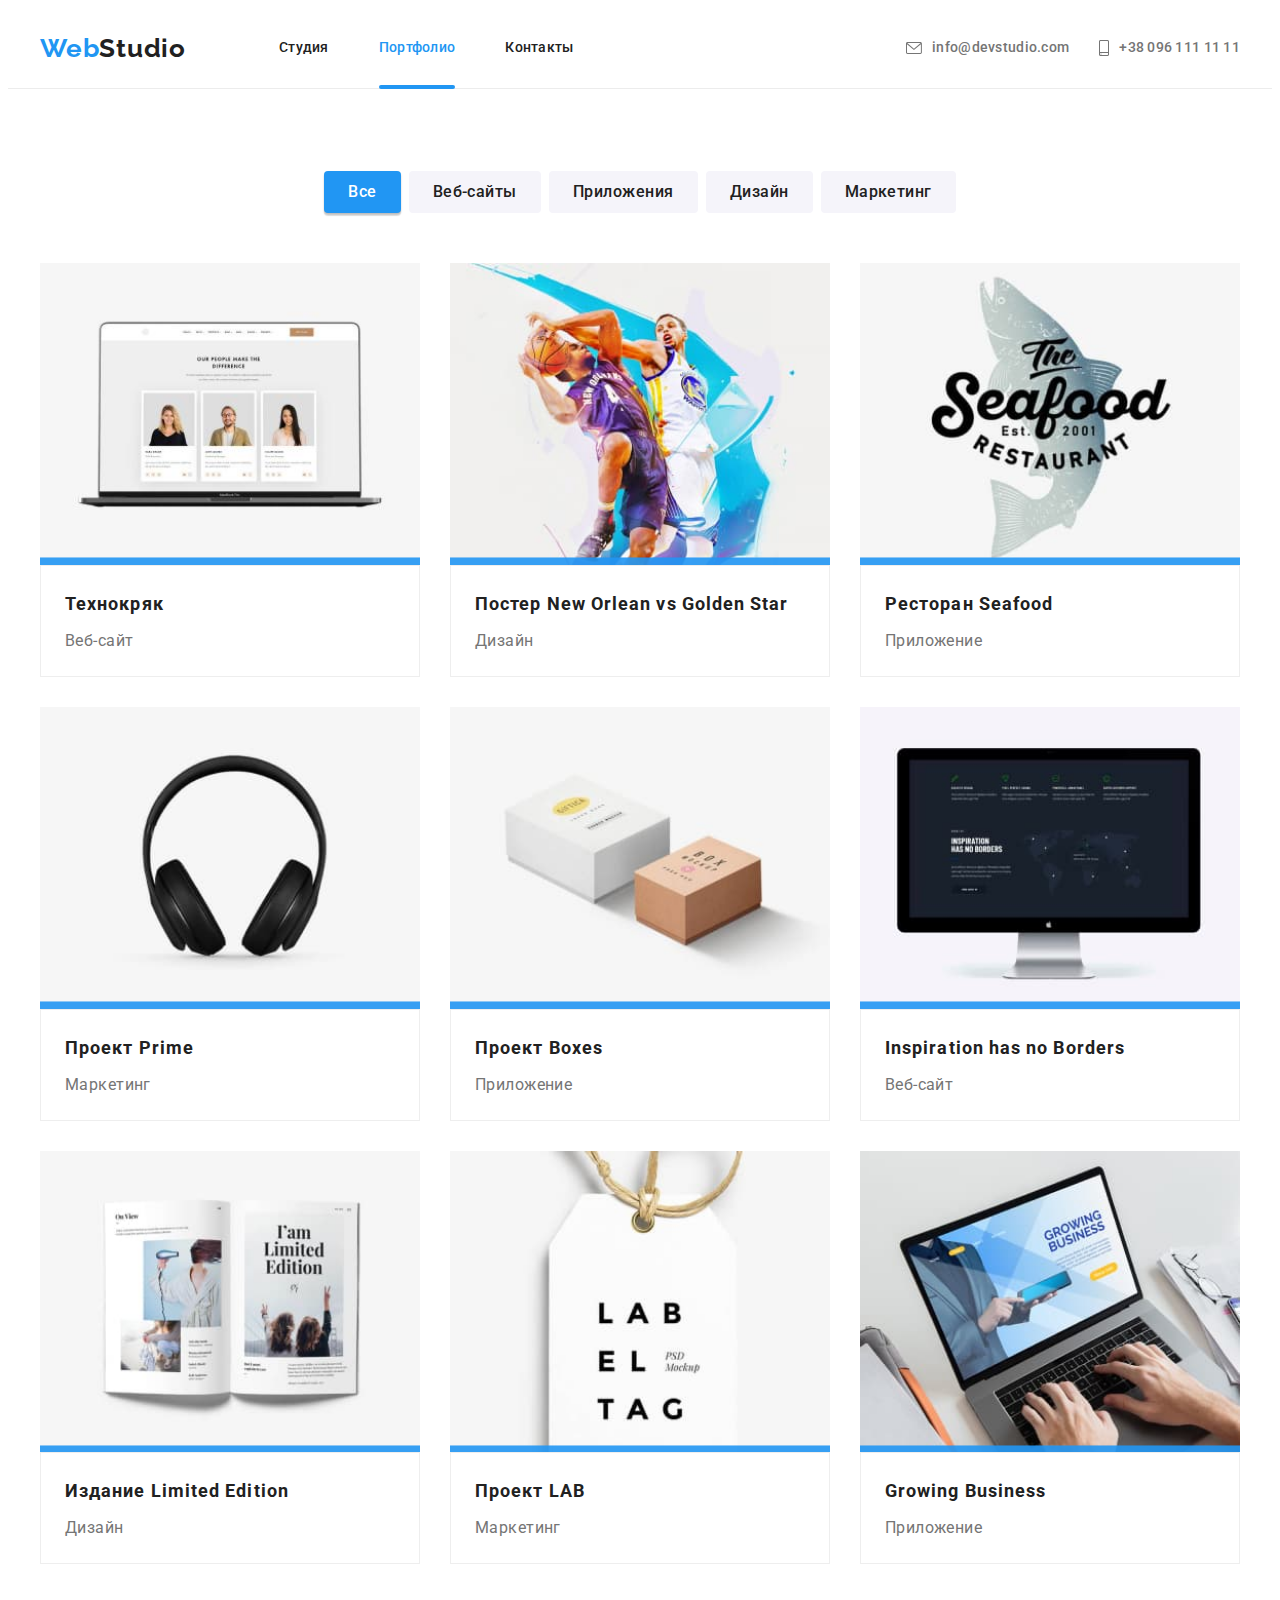
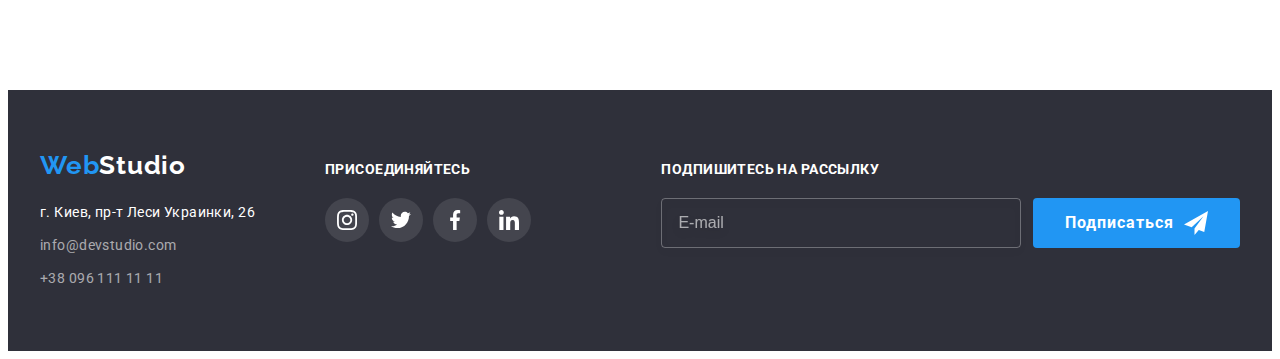
==== commit 9caa8363: "add portfolio" ====
--- a/portfolio.html
+++ b/portfolio.html
@@ -26,36 +26,42 @@
     <header class="header">
       <div class="container header-container">
         <nav class="header-nav">
-          <a class="link logo" href="./index.html" lang="en"
-            >Web<span class="header-text-color">Studio</span></a
+          <a class="link logo header-nav__logo" href="./index.html" lang="en"
+            >Web<span class="logo__text-dark">Studio</span></a
           >
 
           <ul class="list header-list">
-            <li class="header-item">
-              <a class="link header-link" href="./index.html">Студия</a>
-            </li>
-            <li class="header-item">
-              <a class="link header-link current" href="./portfolio.html"
+            <li class="header-list__item">
+              <a class="link header-list__link" href="./index.html">Студия</a>
+            </li>
+            <li class="header-list__item">
+              <a class="link header-list__link current" href="./portfolio.html"
                 >Портфолио</a
               >
             </li>
-            <li class="header-item">
-              <a class="link header-link" href="">Контакты</a>
+            <li class="header-list__item">
+              <a class="link header-list__link" href="">Контакты</a>
             </li>
           </ul>
         </nav>
-        <ul class="list header-contacts">
-          <li class="header-item">
-            <a class="link header-link" href="mailto:info@devstudio.com">
-              <svg class="header-item-icon" width="16" height="12">
+        <ul class="list header-list header-contacts">
+          <li class="header-contacts__item header-list__item">
+            <a
+              class="link header-contacts__link header-list__link"
+              href="mailto:info@devstudio.com"
+            >
+              <svg class="header-contacts__icon" width="16" height="12">
                 <use href="./images/icons.svg#icon-mail"></use>
               </svg>
               info@devstudio.com
             </a>
           </li>
-          <li class="header-item">
-            <a class="link header-link" href="tel:+380961111111">
-              <svg class="header-item-icon" width="10" height="16">
+          <li class="header-contacts__item header-list__item">
+            <a
+              class="link header-contacts__link header-list__link"
+              href="tel:+380961111111"
+            >
+              <svg class="header-contacts__icon" width="10" height="16">
                 <use href="./images/icons.svg#icon-smartphone"></use>
               </svg>
               +38 096 111 11 11
@@ -70,28 +76,38 @@
     <main>
       <section class="projects">
         <div class="container">
-          <h1 class="visually-hidden projects-title">Наши проекты</h1>
+          <h1 class="visually-hidden projects__title">Наши проекты</h1>
           <ul class="list projects-btn-list">
-            <li class="projects-list-item">
-              <button type="button" class="projects-btn active">Все</button>
-            </li>
-            <li class="projects-list-item">
-              <button type="button" class="projects-btn">Веб-сайты</button>
-            </li>
-            <li class="projects-list-item">
-              <button type="button" class="projects-btn">Приложения</button>
-            </li>
-            <li class="projects-list-item">
-              <button type="button" class="projects-btn">Дизайн</button>
-            </li>
-            <li class="projects-list-item">
-              <button type="button" class="projects-btn">Маркетинг</button>
+            <li class="projects-btn-list__item">
+              <button type="button" class="projects-btn-list__btn active">
+                Все
+              </button>
+            </li>
+            <li class="projects-btn-list__item">
+              <button type="button" class="projects-btn-list__btn">
+                Веб-сайты
+              </button>
+            </li>
+            <li class="projects-btn-list__item">
+              <button type="button" class="projects-btn-list__btn">
+                Приложения
+              </button>
+            </li>
+            <li class="projects-btn-list__item">
+              <button type="button" class="projects-btn-list__btn">
+                Дизайн
+              </button>
+            </li>
+            <li class="projects-btn-list__item">
+              <button type="button" class="projects-btn-list__btn">
+                Маркетинг
+              </button>
             </li>
           </ul>
-          <ul class="list projects-link-list card-set">
-            <li class="projects-link-item item">
-              <a
-                class="link"
+          <ul class="list projects-card-list card-set">
+            <li class="projects-card-list__item card-set__item">
+              <a
+                class="link projects-card-list__link"
                 href="/"
                 target="_blank"
                 rel="noopener noreferrer nofollow"
@@ -103,21 +119,21 @@
                     width="370"
                     height="294"
                   />
-                  <p class="projects-item-text">
-                    Технокряк это современная площадка распространения
-                    коронавируса. Компании используют эту платформу для
-                    цифрового шпионажа и атак на защищённые сервера конкурентов.
-                  </p>
-                </div>
-                <div class="projects-card-footer">
-                  <h2 class="title projects-list-title">Технокряк</h2>
-                  <p class="projects-list-text">Веб-сайт</p>
-                </div>
-              </a>
-            </li>
-            <li class="projects-link-item item">
-              <a
-                class="link"
+                  <p class="projects-item-wrap__text">
+                    Технокряк это современная площадка распространения
+                    коронавируса. Компании используют эту платформу для
+                    цифрового шпионажа и атак на защищённые сервера конкурентов.
+                  </p>
+                </div>
+                <div class="projects-card-footer">
+                  <h2 class="title projects-card-footer__title">Технокряк</h2>
+                  <p class="projects-card-footer__text">Веб-сайт</p>
+                </div>
+              </a>
+            </li>
+            <li class="projects-card-list__item card-set__item">
+              <a
+                class="link projects-card-list__link"
                 href="/"
                 target="_blank"
                 rel="noopener noreferrer nofollow"
@@ -129,24 +145,24 @@
                     width="370"
                     height="294"
                   />
-                  <p class="projects-item-text">
-                    Технокряк это современная площадка распространения
-                    коронавируса. Компании используют эту платформу для
-                    цифрового шпионажа и атак на защищённые сервера конкурентов.
-                  </p>
-                </div>
-
-                <div class="projects-card-footer">
-                  <h2 class="title projects-list-title">
+                  <p class="projects-item-wrap__text">
+                    Технокряк это современная площадка распространения
+                    коронавируса. Компании используют эту платформу для
+                    цифрового шпионажа и атак на защищённые сервера конкурентов.
+                  </p>
+                </div>
+
+                <div class="projects-card-footer">
+                  <h2 class="title projects-card-footer__title">
                     Постер <span lang="en">New Orlean vs Golden Star</span>
                   </h2>
-                  <p class="projects-list-text">Дизайн</p>
-                </div>
-              </a>
-            </li>
-            <li class="projects-link-item item">
-              <a
-                class="link"
+                  <p class="projects-card-footer__text">Дизайн</p>
+                </div>
+              </a>
+            </li>
+            <li class="projects-card-list__item card-set__item">
+              <a
+                class="link projects-card-list__link"
                 href="/"
                 target="_blank"
                 rel="noopener noreferrer nofollow"
@@ -158,24 +174,24 @@
                     width="370"
                     height="294"
                   />
-                  <p class="projects-item-text">
-                    Технокряк это современная площадка распространения
-                    коронавируса. Компании используют эту платформу для
-                    цифрового шпионажа и атак на защищённые сервера конкурентов.
-                  </p>
-                </div>
-
-                <div class="projects-card-footer">
-                  <h2 class="title projects-list-title">
+                  <p class="projects-item-wrap__text">
+                    Технокряк это современная площадка распространения
+                    коронавируса. Компании используют эту платформу для
+                    цифрового шпионажа и атак на защищённые сервера конкурентов.
+                  </p>
+                </div>
+
+                <div class="projects-card-footer">
+                  <h2 class="title projects-card-footer__title">
                     Ресторан <span lang="en">Seafood</span>
                   </h2>
-                  <p class="projects-list-text">Приложение</p>
-                </div>
-              </a>
-            </li>
-            <li class="projects-link-item item">
-              <a
-                class="link"
+                  <p class="projects-card-footer__text">Приложение</p>
+                </div>
+              </a>
+            </li>
+            <li class="projects-card-list__item card-set__item">
+              <a
+                class="link projects-card-list__link"
                 href="/"
                 target="_blank"
                 rel="noopener noreferrer nofollow"
@@ -187,24 +203,24 @@
                     width="370"
                     height="294"
                   />
-                  <p class="projects-item-text">
-                    Технокряк это современная площадка распространения
-                    коронавируса. Компании используют эту платформу для
-                    цифрового шпионажа и атак на защищённые сервера конкурентов.
-                  </p>
-                </div>
-
-                <div class="projects-card-footer">
-                  <h2 class="title projects-list-title">
+                  <p class="projects-item-wrap__text">
+                    Технокряк это современная площадка распространения
+                    коронавируса. Компании используют эту платформу для
+                    цифрового шпионажа и атак на защищённые сервера конкурентов.
+                  </p>
+                </div>
+
+                <div class="projects-card-footer">
+                  <h2 class="title projects-card-footer__title">
                     Проект <span lang="en">Prime</span>
                   </h2>
-                  <p class="projects-list-text">Маркетинг</p>
-                </div>
-              </a>
-            </li>
-            <li class="projects-link-item item">
-              <a
-                class="link"
+                  <p class="projects-card-footer__text">Маркетинг</p>
+                </div>
+              </a>
+            </li>
+            <li class="projects-card-list__item card-set__item">
+              <a
+                class="link projects-card-list__link"
                 href="/"
                 target="_blank"
                 rel="noopener noreferrer nofollow"
@@ -216,24 +232,24 @@
                     width="370"
                     height="294"
                   />
-                  <p class="projects-item-text">
-                    Технокряк это современная площадка распространения
-                    коронавируса. Компании используют эту платформу для
-                    цифрового шпионажа и атак на защищённые сервера конкурентов.
-                  </p>
-                </div>
-
-                <div class="projects-card-footer">
-                  <h2 class="title projects-list-title">
+                  <p class="projects-item-wrap__text">
+                    Технокряк это современная площадка распространения
+                    коронавируса. Компании используют эту платформу для
+                    цифрового шпионажа и атак на защищённые сервера конкурентов.
+                  </p>
+                </div>
+
+                <div class="projects-card-footer">
+                  <h2 class="title projects-card-footer__title">
                     Проект <span lang="en">Boxes</span>
                   </h2>
-                  <p class="projects-list-text">Приложение</p>
-                </div>
-              </a>
-            </li>
-            <li class="projects-link-item item">
-              <a
-                class="link"
+                  <p class="projects-card-footer__text">Приложение</p>
+                </div>
+              </a>
+            </li>
+            <li class="projects-card-list__item card-set__item">
+              <a
+                class="link projects-card-list__link"
                 href="/"
                 target="_blank"
                 rel="noopener noreferrer nofollow"
@@ -245,24 +261,24 @@
                     width="370"
                     height="294"
                   />
-                  <p class="projects-item-text">
-                    Технокряк это современная площадка распространения
-                    коронавируса. Компании используют эту платформу для
-                    цифрового шпионажа и атак на защищённые сервера конкурентов.
-                  </p>
-                </div>
-
-                <div class="projects-card-footer">
-                  <h2 class="title projects-list-title" lang="en">
+                  <p class="projects-item-wrap__text">
+                    Технокряк это современная площадка распространения
+                    коронавируса. Компании используют эту платформу для
+                    цифрового шпионажа и атак на защищённые сервера конкурентов.
+                  </p>
+                </div>
+
+                <div class="projects-card-footer">
+                  <h2 class="title projects-card-footer__title" lang="en">
                     Inspiration has no Borders
                   </h2>
-                  <p class="projects-list-text">Веб-сайт</p>
-                </div>
-              </a>
-            </li>
-            <li class="projects-link-item item">
-              <a
-                class="link"
+                  <p class="projects-card-footer__text">Веб-сайт</p>
+                </div>
+              </a>
+            </li>
+            <li class="projects-card-list__item card-set__item">
+              <a
+                class="link projects-card-list__link"
                 href="/"
                 target="_blank"
                 rel="noopener noreferrer nofollow"
@@ -274,24 +290,24 @@
                     width="370"
                     height="294"
                   />
-                  <p class="projects-item-text">
-                    Технокряк это современная площадка распространения
-                    коронавируса. Компании используют эту платформу для
-                    цифрового шпионажа и атак на защищённые сервера конкурентов.
-                  </p>
-                </div>
-
-                <div class="projects-card-footer">
-                  <h2 class="title projects-list-title">
+                  <p class="projects-item-wrap__text">
+                    Технокряк это современная площадка распространения
+                    коронавируса. Компании используют эту платформу для
+                    цифрового шпионажа и атак на защищённые сервера конкурентов.
+                  </p>
+                </div>
+
+                <div class="projects-card-footer">
+                  <h2 class="title projects-card-footer__title">
                     Издание <span lang="en">Limited Edition</span>
                   </h2>
-                  <p class="projects-list-text">Дизайн</p>
-                </div>
-              </a>
-            </li>
-            <li class="projects-link-item item">
-              <a
-                class="link"
+                  <p class="projects-card-footer__text">Дизайн</p>
+                </div>
+              </a>
+            </li>
+            <li class="projects-card-list__item card-set__item">
+              <a
+                class="link projects-card-list__link"
                 href="/"
                 target="_blank"
                 rel="noopener noreferrer nofollow"
@@ -303,24 +319,24 @@
                     width="370"
                     height="294"
                   />
-                  <p class="projects-item-text">
-                    Технокряк это современная площадка распространения
-                    коронавируса. Компании используют эту платформу для
-                    цифрового шпионажа и атак на защищённые сервера конкурентов.
-                  </p>
-                </div>
-
-                <div class="projects-card-footer">
-                  <h2 class="title projects-list-title">
+                  <p class="projects-item-wrap__text">
+                    Технокряк это современная площадка распространения
+                    коронавируса. Компании используют эту платформу для
+                    цифрового шпионажа и атак на защищённые сервера конкурентов.
+                  </p>
+                </div>
+
+                <div class="projects-card-footer">
+                  <h2 class="title projects-card-footer__title">
                     Проект <span lang="en">LAB</span>
                   </h2>
-                  <p class="projects-list-text">Маркетинг</p>
-                </div>
-              </a>
-            </li>
-            <li class="projects-link-item item">
-              <a
-                class="link"
+                  <p class="projects-card-footer__text">Маркетинг</p>
+                </div>
+              </a>
+            </li>
+            <li class="projects-card-list__item card-set__item">
+              <a
+                class="link projects-card-list__link"
                 href="/"
                 target="_blank"
                 rel="noopener noreferrer nofollow"
@@ -332,18 +348,18 @@
                     width="370"
                     height="294"
                   />
-                  <p class="projects-item-text">
-                    Технокряк это современная площадка распространения
-                    коронавируса. Компании используют эту платформу для
-                    цифрового шпионажа и атак на защищённые сервера конкурентов.
-                  </p>
-                </div>
-
-                <div class="projects-card-footer">
-                  <h2 class="title projects-list-title" lang="en">
+                  <p class="projects-item-wrap__text">
+                    Технокряк это современная площадка распространения
+                    коронавируса. Компании используют эту платформу для
+                    цифрового шпионажа и атак на защищённые сервера конкурентов.
+                  </p>
+                </div>
+
+                <div class="projects-card-footer">
+                  <h2 class="title projects-card-footer__title" lang="en">
                     Growing Business
                   </h2>
-                  <p class="projects-list-text">Приложение</p>
+                  <p class="projects-card-footer__text">Приложение</p>
                 </div>
               </a>
             </li>
@@ -355,105 +371,109 @@
     <!-- Footer -->
     <footer class="footer">
       <div class="container footer-box">
-        <div class="footer-box-item">
+        <div class="footer-box__item">
           <a class="link logo" href="./index.html" lang="en"
-            >Web<span class="footer-text-color">Studio</span></a
+            >Web<span class="logo__text-light">Studio</span></a
           >
           <address>
             <ul class="list footer-list">
-              <li class="footer-item">
+              <li class="footer-list__item">
                 <a
-                  class="link footer-link"
+                  class="link footer-list__link"
                   href="https://goo.gl/maps/KEkJxdMfcDKJunuC6"
                   target="_blank"
                   rel="noopener noreferrer nofollow"
                   >г. Киев, пр-т Леси Украинки, 26</a
                 >
               </li>
-              <li class="footer-item">
-                <a class="link footer-link" href="mailto:info@devstudio.com"
+              <li class="footer-list__item">
+                <a
+                  class="link footer-list__link"
+                  href="mailto:info@devstudio.com"
                   >info@devstudio.com</a
                 >
               </li>
-              <li class="footer-item">
-                <a class="link footer-link" href="tel:+380961111111"
+              <li class="footer-list__item">
+                <a class="link footer-list__link" href="tel:+380961111111"
                   >+38 096 111 11 11</a
                 >
               </li>
             </ul>
           </address>
         </div>
-        <div class="footer-box-item">
-          <p class="footer-link-title">присоединяйтесь</p>
+        <div class="footer-box__item">
+          <p class="footer-box-title">присоединяйтесь</p>
           <ul class="list social-list">
-            <li class="social-item">
+            <li class="social-list__item">
               <a
                 href=""
-                class="social-link"
-                target="_blank"
-                rel="noopener noreferrer nofollow"
-              >
-                <svg class="social-icon" width="20" height="20">
+                class="social-list__link"
+                target="_blank"
+                rel="noopener noreferrer nofollow"
+              >
+                <svg class="social-list__icon" width="20" height="20">
                   <use href="./images/icons.svg#icon-instagram"></use>
                 </svg>
               </a>
             </li>
-            <li class="social-item">
+            <li class="social-list__item">
               <a
                 href=""
-                class="social-link"
-                target="_blank"
-                rel="noopener noreferrer nofollow"
-              >
-                <svg class="social-icon" width="20" height="20">
+                class="social-list__link"
+                target="_blank"
+                rel="noopener noreferrer nofollow"
+              >
+                <svg class="social-list__icon" width="20" height="20">
                   <use href="./images/icons.svg#icon-twitter"></use>
                 </svg>
               </a>
             </li>
-            <li class="social-item">
+            <li class="social-list__item">
               <a
                 href=""
-                class="social-link"
-                target="_blank"
-                rel="noopener noreferrer nofollow"
-              >
-                <svg class="social-icon" width="20" height="20">
+                class="social-list__link"
+                target="_blank"
+                rel="noopener noreferrer nofollow"
+              >
+                <svg class="social-list__icon" width="20" height="20">
                   <use href="./images/icons.svg#icon-facebook"></use>
                 </svg>
               </a>
             </li>
-            <li class="social-item">
+            <li class="social-list__item">
               <a
                 href=""
-                class="social-link"
-                target="_blank"
-                rel="noopener noreferrer nofollow"
-              >
-                <svg class="social-icon" width="20" height="20">
+                class="social-list__link"
+                target="_blank"
+                rel="noopener noreferrer nofollow"
+              >
+                <svg class="social-list__icon" width="20" height="20">
                   <use href="./images/icons.svg#icon-linkedin"></use>
                 </svg>
               </a>
             </li>
           </ul>
         </div>
-        <div class="footer-box-item">
+        <div class="subscribe footer-box__item">
           <form action="#">
-            <label for="subscribe-email" class="subscribe-text"
+            <label
+              for="subscribe-email"
+              class="subscribe__label footer-box-title"
               >Подпишитесь на рассылку</label
             >
-            <div class="subscribe-wrap">
+            <div class="subscribe__wrap">
               <input
                 type="email"
                 name="subscribe-email"
-                class="subscribe-input"
+                class="subscribe__input"
                 id="subscribe-email"
                 placeholder="E-mail"
                 required
               />
 
-              <button type="submit" class="button subscribe-btn">
+              <button type="submit" class="button subscribe__btn">
                 Подписаться
-                <svg class="subscribe-btn-icon" width="24" height="24">
+                <svg class="subscribe__icon" width="24" height="24">
                   <use href="./images/icons.svg#icon-send"></use>
                 </svg>
               </button>
--- a/css/main.min.css
+++ b/css/main.min.css
@@ -1,2 +1,2 @@
-.card-set{display:flex;flex-wrap:wrap;margin-left:-30px;margin-top:-30px}.item{margin-left:30px;margin-top:30px}.backdrop.is-hidden{visibility:hidden;opacity:0;pointer-events:none}.backdrop{position:fixed;top:0;width:100vw;height:100vh;background-color:var(--backdrop-background-color);transition:opacity var(--duration-cubic),visibility var(--duration-cubic)}.backdrop.is-hidden .modal{transform:translate(-50%, -50%) scale(0.5)}.modal{width:528px;min-height:581px;background:var(--btn-text-color);box-shadow:0px 1px 3px rgba(0,0,0,0.12),0px 1px 1px rgba(0,0,0,0.14),0px 2px 1px rgba(0,0,0,0.2);border-radius:4px;padding:40px;position:absolute;top:50%;left:50%;transform:translate(-50%, -50%) scale(1);transition:transform var(--duration-cubic)}.modal-close{width:30px;height:30px;background-color:var(--btn-text-color);border:1px solid rgba(0,0,0,0.1);border-radius:50%;display:flex;justify-content:center;align-items:center;position:absolute;top:8px;right:8px;transition:fill var(--duration-cubic)}.modal-close:hover,.modal-close:focus{fill:var(--accent-color)}.modal-title{font-weight:700;font-size:20px;line-height:1.15;text-align:center;color:var(--second-text-color);margin-bottom:12px}.form-field{margin-bottom:10px}.form-comment{margin-bottom:20px}.input-wpap{position:relative}.input-icon{position:absolute;left:12px;top:50%;transform:translateY(-50%);transition:fill var(--duration-cubic)}.form-text,.input-text{display:block;font-size:12px;line-height:1.17;letter-spacing:0.01em;margin-bottom:4px}.form-text,.form-input{width:100%;height:40px;border:1px solid var(--input-border-color);box-sizing:border-box;border-radius:4px;padding-left:40px;outline:none;transition:border var(--duration-cubic)}.form-text:hover,.form-input:hover,.form-text:focus,.form-input:focus{border:1px solid var(--accent-color)}.form-input:hover+.input-icon,.form-input:focus+.input-icon{fill:var(--accent-color)}.form-text{width:100%;height:120px;resize:none;padding:12px 16px;transition:border-color var(--duration-cubic)}.form-text::placeholder{font-size:12px;line-height:1.17;letter-spacing:0.01em;color:var(--form-text-color)}.terms-link{display:inline-block;text-decoration:underline;color:var(--accent-color)}.form-terms{margin-bottom:30px}.checkbox-terms{display:flex;justify-content:center;align-items:center}.checkbox-item{width:16px;height:15px;border:2px solid var(--second-text-color);border-radius:2px;margin-right:8px;cursor:pointer;display:flex;justify-content:center;align-items:center}.terms-check+.checkbox-terms .checkbox-item{transition:background-color var(--duration-cubic),box-shadow var(--duration-cubic),border-color var(--duration-cubic)}.terms-check:hover+.checkbox-terms .checkbox-item,.terms-check:focus+.checkbox-terms .checkbox-item{border:2px solid var(--accent-color)}.terms-check:checked+.checkbox-terms .checkbox-item{border:none;background-color:var(--accent-color);box-shadow:0px 4px 4px rgba(0,0,0,0.25)}.checkbox-icon{transition:fill var(--duration-cubic)}.terms-check:checked+.checkbox-terms .checkbox-icon{fill:var(--btn-text-color)}.checkbox-icon{fill:transparent}.modal-submit-btn{display:block;margin-left:auto;margin-right:auto}:root{--main-text-color: #757575;--second-text-color: #212121;--accent-color: #2196f3;--btn-text-color: #ffffff;--first-background-color: #2f303a;--second-background-color: #f5f4fa;--wwd-text-background-color: rgba(47, 48, 58, 0.8);--btn-hover-color: #188ce8;--link-color: rgba(255, 255, 255, 0.6);--border-card-color: #eeeeee;--header-border-color: #ececec;--hero-gradient-color: rgba(47, 48, 58, 0.4);--icon-fill-color: #afb1b8;--footer-social-bg-color: rgba(255, 255, 255, 0.1);--duration-cubic: 250ms cubic-bezier(0.4, 0, 0.2, 1);--portfolio-cart-bg-color: rgba(33, 150, 243, 0.9);--backdrop-background-color: rgba(0, 0, 0, 0.2);--input-border-color: rgba(33, 33, 33, 0.2);--form-text-color: rgba(117, 117, 117, 0.5)}.visually-hidden{position:absolute;width:1px;height:1px;margin:-1px;padding:0;overflow:hidden;border:0;clip:rect(0 0 0 0)}p,h1,h2,h3,h4,h5,h6{margin:0}ul,ol{margin:0;padding:0}button{cursor:pointer}img{display:block;width:100%;height:auto}body{font-family:"Roboto", sans-serif;color:var(--main-text-color);font-size:14px;line-height:1.71;letter-spacing:0.03em}address{font-style:normal}.title{color:var(--second-text-color)}.list{list-style:none}.link{text-decoration:none;color:inherit}.container{width:1200px;padding:0 15px;margin:0 auto}.section{padding-top:94px;padding-bottom:94px}.button{font-family:inherit;background:var(--accent-color);border-radius:4px;cursor:pointer;font-weight:700;font-size:16px;line-height:1.87;text-align:center;letter-spacing:0.06em;color:var(--btn-text-color);padding:10px 32px;border:none;transition:background var(--duration-cubic),box-shadow var(--duration-cubic)}.button:focus,.button:hover{background:var(--btn-hover-color);box-shadow:0px 4px 4px rgba(0,0,0,0.15)}.social-list{display:flex;justify-content:center}.social-item:not(:last-child){margin-right:10px}.social-link{width:44px;height:44px;background-color:var(--btn-text-color);display:flex;justify-content:center;align-items:center;border-radius:50%;color:var(--icon-fill-color);transition:background-color var(--duration-cubic)}.social-icon{fill:currentColor}.logo{font-family:"Raleway", sans-serif;font-weight:700;font-size:26px;line-height:1.19;letter-spacing:0.03em;color:var(--accent-color)}.logo__text-dark{color:var(--second-text-color)}.header{border-bottom:1px solid var(--header-border-color)}.header-container,.header-list,.header-contacts,.header-nav{display:flex;align-items:center;flex-wrap:wrap}.header-nav__logo{margin-right:93px}.header-list{color:var(--second-text-color)}.header-list__item:not(:last-child){margin-right:50px}.header-list__link{font-weight:500;line-height:1.14;display:flex;align-items:center;letter-spacing:0.02em;padding-top:32px;padding-bottom:32px;transition:color var(--duration-cubic)}.header-list__link:hover,.header-list__link:focus{color:var(--accent-color)}.header-contacts{color:inherit;margin-left:auto}.header-contacts__icon{margin-right:10px;fill:currentColor}.header-contacts__item:first-child{margin-right:30px}.current{position:relative;color:var(--accent-color)}.current::after{content:"";width:100%;height:4px;background-color:var(--accent-color);border-radius:2px;position:absolute;left:0;bottom:-1px}.hero{background-color:var(--first-background-color);background-image:linear-gradient(var(--hero-gradient-color), var(--hero-gradient-color)),url(../images/hero-bg.jpg);background-repeat:no-repeat;background-position:center;background-size:cover, auto;text-align:center;padding-top:200px;padding-bottom:200px}.hero-title{font-weight:900;font-size:44px;line-height:1.36;text-align:center;letter-spacing:0.06em;text-transform:uppercase;color:var(--btn-text-color);margin-bottom:30px;max-width:696px;margin-left:auto;margin-right:auto}.features{padding-bottom:0}.features-item-image{display:flex;justify-content:center;align-items:center;height:120px;background-color:var(--second-background-color);border-radius:4px;margin-bottom:30px}.features-item{flex-basis:calc(100% / 4 - 30px)}.features-item-title{font-weight:700;line-height:1.14;text-transform:uppercase;margin-bottom:10px}.section-title{font-weight:700;font-size:36px;line-height:1.17;text-align:center;margin-bottom:50px}.wwd-item{position:relative;flex-basis:calc(100% / 3 - 30px)}.wwd-item-text{position:absolute;bottom:0;left:0;width:100%;display:flex;justify-content:center;align-items:center;padding:27px;font-weight:700;line-height:1.14;text-align:center;text-transform:uppercase;color:var(--btn-text-color);background-color:var(--wwd-text-background-color)}.team{background-color:var(--second-background-color)}.team-item{background:var(--btn-text-color);box-shadow:0px 1px 3px rgba(0,0,0,0.12),0px 1px 1px rgba(0,0,0,0.14),0px 2px 1px rgba(0,0,0,0.2);border-radius:0px 0px 4px 4px;flex-basis:calc(100% / 4 - 30px)}.team-item-content{padding:30px 32px}.team-item-name,.team-item-positions{font-size:16px;line-height:1.19;text-align:center}.team-item-name{font-weight:500;margin-bottom:10px}.team-item-positions{margin-bottom:16px}.team .social-link{transition:background-color var(--duration-cubic),color var(--duration-cubic)}.team .social-link:hover,.team .social-link:focus{background-color:var(--accent-color);color:var(--btn-text-color)}.customer-list-item{flex-basis:calc(100% / 6 - 30px)}.customer-link{height:92px;display:flex;justify-content:center;align-items:center;border:1px solid var(--icon-fill-color);border-radius:4px;color:var(--icon-fill-color);transition:color var(--duration-cubic),border-color var(--duration-cubic)}.customer-link:hover,.customer-link:focus{color:var(--accent-color);border-color:var(--accent-color)}.customer-logo{fill:currentColor}.footer{background-color:var(--first-background-color);padding-top:60px;padding-bottom:60px}.footer-text-color{color:var(--btn-text-color)}.footer-box{display:flex;align-items:baseline}.footer-box-item:not(:last-child){margin-right:70px}.footer-box-item:last-child{margin-left:auto}.footer .logo{display:inline-block;margin-bottom:20px}.footer-item:not(:last-child){margin-bottom:9px}.footer-link[target="_blank"]{color:var(--btn-text-color)}.footer-link{color:var(--link-color);transition:color var(--duration-cubic)}.footer-link:hover,.footer-link:focus{color:var(--accent-color)}.subscribe-text,.footer-link-title{display:inline-block;font-weight:700;line-height:1.14;text-transform:uppercase;margin-bottom:20px;color:var(--btn-text-color)}.footer .social-link{background-color:var(--footer-social-bg-color)}.footer .social-link:hover,.footer .social-link:focus{background-color:var(--accent-color)}.footer .social-icon{fill:var(--btn-text-color)}.subscribe-input{width:360px;height:50px;border:1px solid rgba(255,255,255,0.3);box-sizing:border-box;filter:drop-shadow(0px 4px 4px rgba(0,0,0,0.15));border-radius:4px;color:var(--btn-text-color);background-color:transparent;outline:none;padding:15px 16px;transition:border-color var(--duration-cubic);margin-right:12px}.subscribe-input:hover,.subscribe-input:focus{border-color:var(--accent-color)}.subscribe-input::placeholder{font-size:16px;line-height:1.25;color:var(--link-color)}.subscribe-wrap{display:flex}.subscribe-btn{display:flex;align-items:center}.subscribe-btn-icon{fill:var(--btn-text-color);margin-left:10px}.projects{padding-top:82px;padding-bottom:126px}.projects-btn-list{display:flex;justify-content:center}.projects-btn-list{margin-bottom:50px}.projects-list-item:not(:last-child){margin-right:8px}.projects-btn{font-family:inherit;font-weight:500;font-size:16px;line-height:1.62;text-align:center;letter-spacing:0.03em;color:var(--second-text-color);background:var(--second-background-color);border-radius:4px;cursor:pointer;border-color:transparent;padding:6px 22px;transition:color var(--duration-cubic),background var(--duration-cubic),box-shadow var(--duration-cubic)}.projects-btn:focus,.projects-btn:hover,.active{color:var(--btn-text-color);background:var(--accent-color);box-shadow:0px 3px 1px rgba(0,0,0,0.1),0px 1px 2px rgba(0,0,0,0.08),0px 2px 2px rgba(0,0,0,0.12)}.projects-link-item{flex-basis:calc(100% / 3 - 30px)}.projects-link-list .link{display:flex;flex-direction:column;transition:box-shadow var(--duration-cubic)}.projects-link-list .link:hover,.projects-link-list .link:focus{box-shadow:0px 1px 1px rgba(0,0,0,0.12),0px 4px 4px rgba(0,0,0,0.06),1px 4px 6px rgba(0,0,0,0.16)}.projects-link-item .link:hover .projects-item-text,.projects-link-item .link:focus .projects-item-text{transform:translateY(0)}.projects-item-wrap{position:relative;overflow:hidden}.projects-item-text{position:absolute;top:0;left:0;font-size:18px;line-height:1.56;color:var(--btn-text-color);background-color:var(--portfolio-cart-bg-color);padding:63px 24px;transform:translateY(100%);transition:transform var(--duration-cubic)}.projects-list-title{font-weight:700;font-size:18px;line-height:2;letter-spacing:0.06em;margin-bottom:4px}.projects-list-text{font-size:16px;line-height:1.87}.projects-card-footer{background:var(--btn-text-color);border:1px solid var(--border-card-color);padding:20px 24px}
+.card-set{display:flex;flex-wrap:wrap;margin-left:-30px;margin-top:-30px}.card-set__item{margin-left:30px;margin-top:30px}.backdrop.is-hidden{visibility:hidden;opacity:0;pointer-events:none}.backdrop{position:fixed;top:0;width:100vw;height:100vh;background-color:var(--backdrop-background-color);transition:opacity var(--duration-cubic),visibility var(--duration-cubic)}.backdrop.is-hidden .modal{transform:translate(-50%, -50%) scale(0.5)}.modal{width:528px;min-height:581px;background:var(--btn-text-color);box-shadow:0px 1px 3px rgba(0,0,0,0.12),0px 1px 1px rgba(0,0,0,0.14),0px 2px 1px rgba(0,0,0,0.2);border-radius:4px;padding:40px;position:absolute;top:50%;left:50%;transform:translate(-50%, -50%) scale(1);transition:transform var(--duration-cubic)}.modal-close{width:30px;height:30px;background-color:var(--btn-text-color);border:1px solid rgba(0,0,0,0.1);border-radius:50%;display:flex;justify-content:center;align-items:center;position:absolute;top:8px;right:8px;transition:fill var(--duration-cubic)}.modal-close:hover,.modal-close:focus{fill:var(--accent-color)}.modal-title{font-weight:700;font-size:20px;line-height:1.15;text-align:center;color:var(--second-text-color);margin-bottom:12px}.form-field{margin-bottom:10px}.form-comment{margin-bottom:20px}.input-wpap{position:relative}.input-icon{position:absolute;left:12px;top:50%;transform:translateY(-50%);transition:fill var(--duration-cubic)}.form-text,.input-text{display:block;font-size:12px;line-height:1.17;letter-spacing:0.01em;margin-bottom:4px}.form-text,.form-input{width:100%;height:40px;border:1px solid var(--input-border-color);box-sizing:border-box;border-radius:4px;padding-left:40px;outline:none;transition:border var(--duration-cubic)}.form-text:hover,.form-input:hover,.form-text:focus,.form-input:focus{border:1px solid var(--accent-color)}.form-input:hover+.input-icon,.form-input:focus+.input-icon{fill:var(--accent-color)}.form-text{width:100%;height:120px;resize:none;padding:12px 16px;transition:border-color var(--duration-cubic)}.form-text::placeholder{font-size:12px;line-height:1.17;letter-spacing:0.01em;color:var(--form-text-color)}.terms-link{display:inline-block;text-decoration:underline;color:var(--accent-color)}.form-terms{margin-bottom:30px}.checkbox-terms{display:flex;justify-content:center;align-items:center}.checkbox-item{width:16px;height:15px;border:2px solid var(--second-text-color);border-radius:2px;margin-right:8px;cursor:pointer;display:flex;justify-content:center;align-items:center}.terms-check+.checkbox-terms .checkbox-item{transition:background-color var(--duration-cubic),box-shadow var(--duration-cubic),border-color var(--duration-cubic)}.terms-check:hover+.checkbox-terms .checkbox-item,.terms-check:focus+.checkbox-terms .checkbox-item{border:2px solid var(--accent-color)}.terms-check:checked+.checkbox-terms .checkbox-item{border:none;background-color:var(--accent-color);box-shadow:0px 4px 4px rgba(0,0,0,0.25)}.checkbox-icon{transition:fill var(--duration-cubic)}.terms-check:checked+.checkbox-terms .checkbox-icon{fill:var(--btn-text-color)}.checkbox-icon{fill:transparent}.modal-submit-btn{display:block;margin-left:auto;margin-right:auto}:root{--main-text-color: #757575;--second-text-color: #212121;--accent-color: #2196f3;--btn-text-color: #ffffff;--first-background-color: #2f303a;--second-background-color: #f5f4fa;--wwd-text-background-color: rgba(47, 48, 58, 0.8);--btn-hover-color: #188ce8;--link-color: rgba(255, 255, 255, 0.6);--border-card-color: #eeeeee;--header-border-color: #ececec;--hero-gradient-color: rgba(47, 48, 58, 0.4);--icon-fill-color: #afb1b8;--footer-social-bg-color: rgba(255, 255, 255, 0.1);--duration-cubic: 250ms cubic-bezier(0.4, 0, 0.2, 1);--portfolio-cart-bg-color: rgba(33, 150, 243, 0.9);--backdrop-background-color: rgba(0, 0, 0, 0.2);--input-border-color: rgba(33, 33, 33, 0.2);--form-text-color: rgba(117, 117, 117, 0.5)}.section{padding-top:94px;padding-bottom:94px}.section__title{font-weight:700;font-size:36px;line-height:1.17;text-align:center;margin-bottom:50px}.visually-hidden{position:absolute;width:1px;height:1px;margin:-1px;padding:0;overflow:hidden;border:0;clip:rect(0 0 0 0)}p,h1,h2,h3,h4,h5,h6{margin:0}ul,ol{margin:0;padding:0}button{cursor:pointer}img{display:block;width:100%;height:auto}body{font-family:"Roboto", sans-serif;color:var(--main-text-color);font-size:14px;line-height:1.71;letter-spacing:0.03em}address{font-style:normal}.title{color:var(--second-text-color)}.list{list-style:none}.link{text-decoration:none;color:inherit}.container{width:1200px;padding:0 15px;margin:0 auto}.button{font-family:inherit;background:var(--accent-color);border-radius:4px;cursor:pointer;font-weight:700;font-size:16px;line-height:1.87;text-align:center;letter-spacing:0.06em;color:var(--btn-text-color);padding:10px 32px;border:none;transition:background var(--duration-cubic),box-shadow var(--duration-cubic)}.button:focus,.button:hover{background:var(--btn-hover-color);box-shadow:0px 4px 4px rgba(0,0,0,0.15)}.social-list{display:flex;justify-content:center}.social-list__item:not(:last-child){margin-right:10px}.social-list__link{width:44px;height:44px;background-color:var(--btn-text-color);display:flex;justify-content:center;align-items:center;border-radius:50%;color:var(--icon-fill-color);transition:background-color var(--duration-cubic)}.social-list__icon{fill:currentColor}.logo{font-family:"Raleway", sans-serif;font-weight:700;font-size:26px;line-height:1.19;letter-spacing:0.03em;color:var(--accent-color)}.logo__text-dark{color:var(--second-text-color)}.logo__text-light{color:var(--btn-text-color)}.header{border-bottom:1px solid var(--header-border-color)}.header-container,.header-list,.header-contacts,.header-nav{display:flex;align-items:center;flex-wrap:wrap}.header-nav__logo{margin-right:93px}.header-list{color:var(--second-text-color)}.header-list__item:not(:last-child){margin-right:50px}.header-list__link{font-weight:500;line-height:1.14;display:flex;align-items:center;letter-spacing:0.02em;padding-top:32px;padding-bottom:32px;transition:color var(--duration-cubic)}.header-list__link:hover,.header-list__link:focus{color:var(--accent-color)}.header-contacts{color:inherit;margin-left:auto}.header-contacts__icon{margin-right:10px;fill:currentColor}.header-contacts__item:first-child{margin-right:30px}.current{position:relative;color:var(--accent-color)}.current::after{content:"";width:100%;height:4px;background-color:var(--accent-color);border-radius:2px;position:absolute;left:0;bottom:-1px}.hero{background-color:var(--first-background-color);background-image:linear-gradient(var(--hero-gradient-color), var(--hero-gradient-color)),url(../images/hero-bg.jpg);background-repeat:no-repeat;background-position:center;background-size:cover, auto;text-align:center;padding-top:200px;padding-bottom:200px}.hero__title{font-weight:900;font-size:44px;line-height:1.36;text-align:center;letter-spacing:0.06em;text-transform:uppercase;color:var(--btn-text-color);margin-bottom:30px;max-width:696px;margin-left:auto;margin-right:auto}.features{padding-bottom:0}.features-list__item{flex-basis:calc(100% / 4 - 30px)}.features-list__image{display:flex;justify-content:center;align-items:center;height:120px;background-color:var(--second-background-color);border-radius:4px;margin-bottom:30px}.features-list__title{font-weight:700;line-height:1.14;text-transform:uppercase;margin-bottom:10px}.wwd-list__item{position:relative;flex-basis:calc(100% / 3 - 30px)}.wwd-list__text{position:absolute;bottom:0;left:0;width:100%;display:flex;justify-content:center;align-items:center;padding:27px;font-weight:700;line-height:1.14;text-align:center;text-transform:uppercase;color:var(--btn-text-color);background-color:var(--wwd-text-background-color)}.team{background-color:var(--second-background-color)}.team .social-list__link{transition:background-color var(--duration-cubic),color var(--duration-cubic)}.team .social-list__link:hover,.team .social-list__link:focus{background-color:var(--accent-color);color:var(--btn-text-color)}.team-list__item{background:var(--btn-text-color);box-shadow:0px 1px 3px rgba(0,0,0,0.12),0px 1px 1px rgba(0,0,0,0.14),0px 2px 1px rgba(0,0,0,0.2);border-radius:0px 0px 4px 4px;flex-basis:calc(100% / 4 - 30px)}.team-item__box{padding:30px 32px}.team-item__name,.team-item__positions{font-size:16px;line-height:1.19;text-align:center}.team-item__name{font-weight:500;margin-bottom:10px}.team-item__positions{margin-bottom:16px}.customer-list__item{flex-basis:calc(100% / 6 - 30px)}.customer-list__link{height:92px;display:flex;justify-content:center;align-items:center;border:1px solid var(--icon-fill-color);border-radius:4px;color:var(--icon-fill-color);transition:color var(--duration-cubic),border-color var(--duration-cubic)}.customer-list__link:hover,.customer-list__link:focus{color:var(--accent-color);border-color:var(--accent-color)}.customer-list__logo{fill:currentColor}.footer{background-color:var(--first-background-color);padding-top:60px;padding-bottom:60px}.footer .logo{display:inline-block;margin-bottom:20px}.footer-box-title{display:inline-block;font-weight:700;line-height:1.14;text-transform:uppercase;margin-bottom:20px;color:var(--btn-text-color)}.footer .social-list__link{background-color:var(--footer-social-bg-color)}.footer .social-list__link:hover,.footer .social-list__link:focus{background-color:var(--accent-color)}.footer .social-list__icon{fill:var(--btn-text-color)}.footer-box{display:flex;align-items:baseline}.footer-box__item:not(:last-child){margin-right:70px}.footer-box__item:last-child{margin-left:auto}.footer-list__item:not(:last-child){margin-bottom:9px}.footer-list__link[target="_blank"]{color:var(--btn-text-color)}.footer-list__link{color:var(--link-color);transition:color var(--duration-cubic)}.footer-list__link:hover,.footer-list__link:focus{color:var(--accent-color)}.subscribe__wrap{display:flex}.subscribe__input{width:360px;height:50px;border:1px solid rgba(255,255,255,0.3);box-sizing:border-box;filter:drop-shadow(0px 4px 4px rgba(0,0,0,0.15));border-radius:4px;color:var(--btn-text-color);background-color:transparent;outline:none;padding:15px 16px;transition:border-color var(--duration-cubic);margin-right:12px}.subscribe__input:hover,.subscribe__input:focus{border-color:var(--accent-color)}.subscribe__input::placeholder{font-size:16px;line-height:1.25;color:var(--link-color)}.subscribe__btn{display:flex;align-items:center}.subscribe__icon{fill:var(--btn-text-color);margin-left:10px}.projects{padding-top:82px;padding-bottom:126px}.projects-btn-list{display:flex;justify-content:center;margin-bottom:50px}.projects-btn-list__item:not(:last-child){margin-right:8px}.projects-btn-list__btn{font-family:inherit;font-weight:500;font-size:16px;line-height:1.62;text-align:center;letter-spacing:0.03em;color:var(--second-text-color);background:var(--second-background-color);border-radius:4px;cursor:pointer;border-color:transparent;padding:6px 22px;transition:color var(--duration-cubic),background var(--duration-cubic),box-shadow var(--duration-cubic)}.projects-btn-list__btn:hover,.projects-btn-list__btn:focus,.projects-btn-list .active{color:var(--btn-text-color);background:var(--accent-color);box-shadow:0px 3px 1px rgba(0,0,0,0.1),0px 1px 2px rgba(0,0,0,0.08),0px 2px 2px rgba(0,0,0,0.12)}.projects-card-list__item{flex-basis:calc(100% / 3 - 30px)}.projects-card-list__link{display:flex;flex-direction:column;transition:box-shadow var(--duration-cubic)}.projects-card-list__link:hover,.projects-card-list__link:focus{box-shadow:0px 1px 1px rgba(0,0,0,0.12),0px 4px 4px rgba(0,0,0,0.06),1px 4px 6px rgba(0,0,0,0.16)}.projects-card-list__link:hover .projects-item-wrap__text,.projects-card-list__link:focus .projects-item-wrap__text{transform:translateY(0)}.projects-item-wrap{position:relative;overflow:hidden}.projects-item-wrap__text{position:absolute;top:0;left:0;font-size:18px;line-height:1.56;color:var(--btn-text-color);background-color:var(--portfolio-cart-bg-color);padding:63px 24px;transform:translateY(100%);transition:transform var(--duration-cubic)}.projects-card-footer{background:var(--btn-text-color);border:1px solid var(--border-card-color);padding:20px 24px}.projects-card-footer__title{font-weight:700;font-size:18px;line-height:2;letter-spacing:0.06em;margin-bottom:4px}.projects-card-footer__text{font-size:16px;line-height:1.87}
 /*# sourceMappingURL=main.min.css.map */